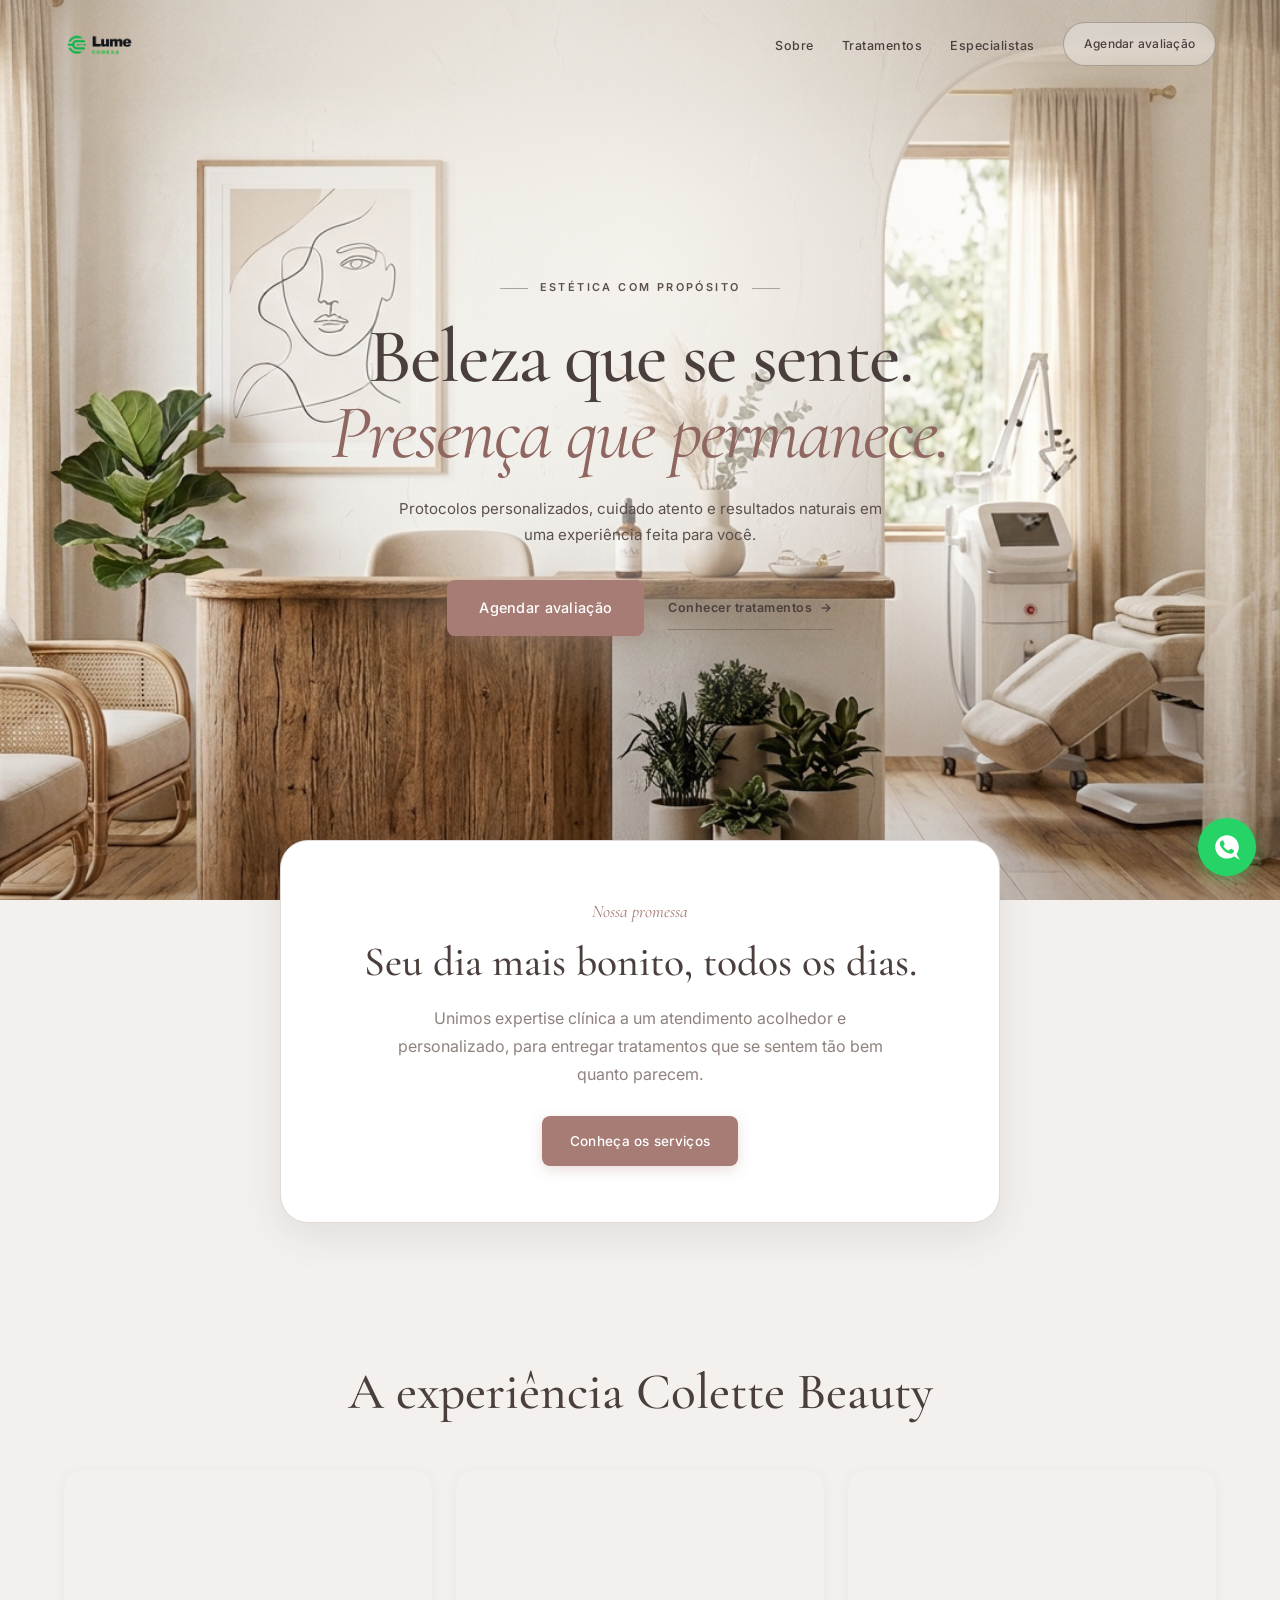
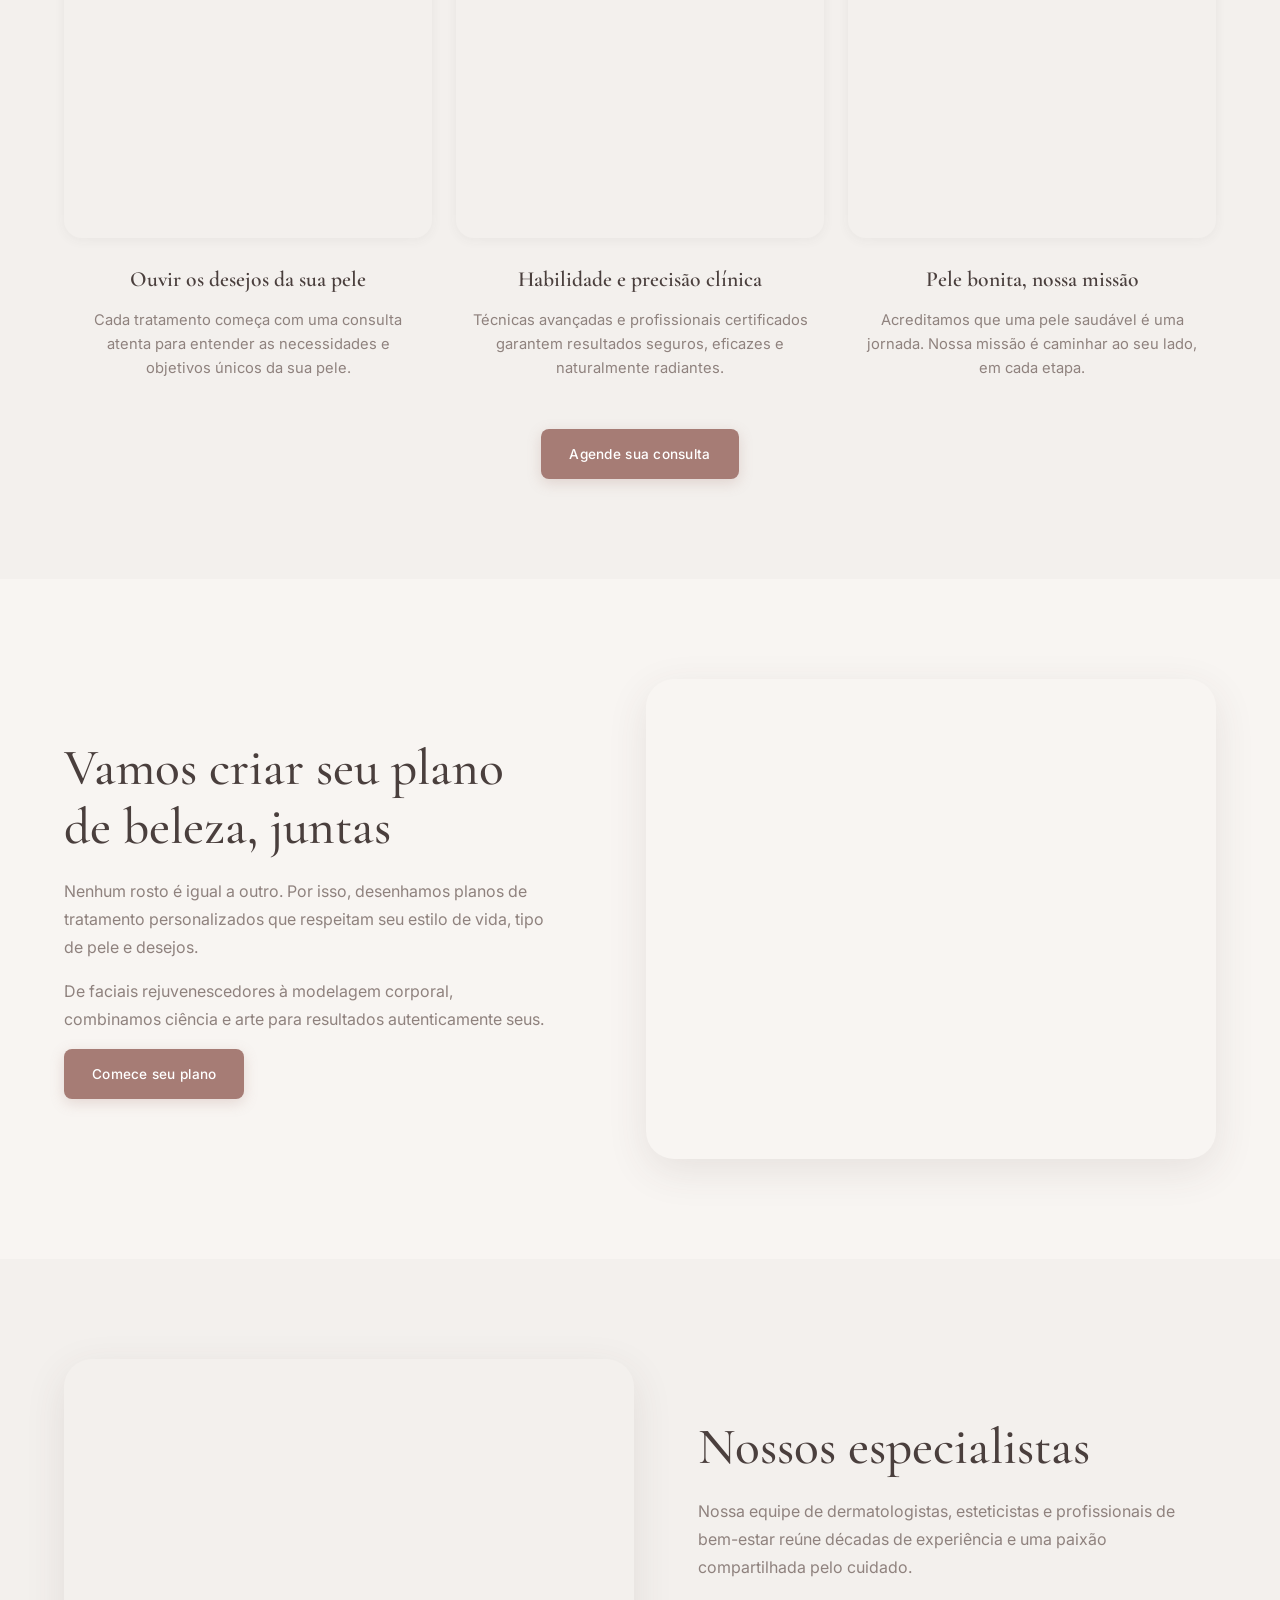
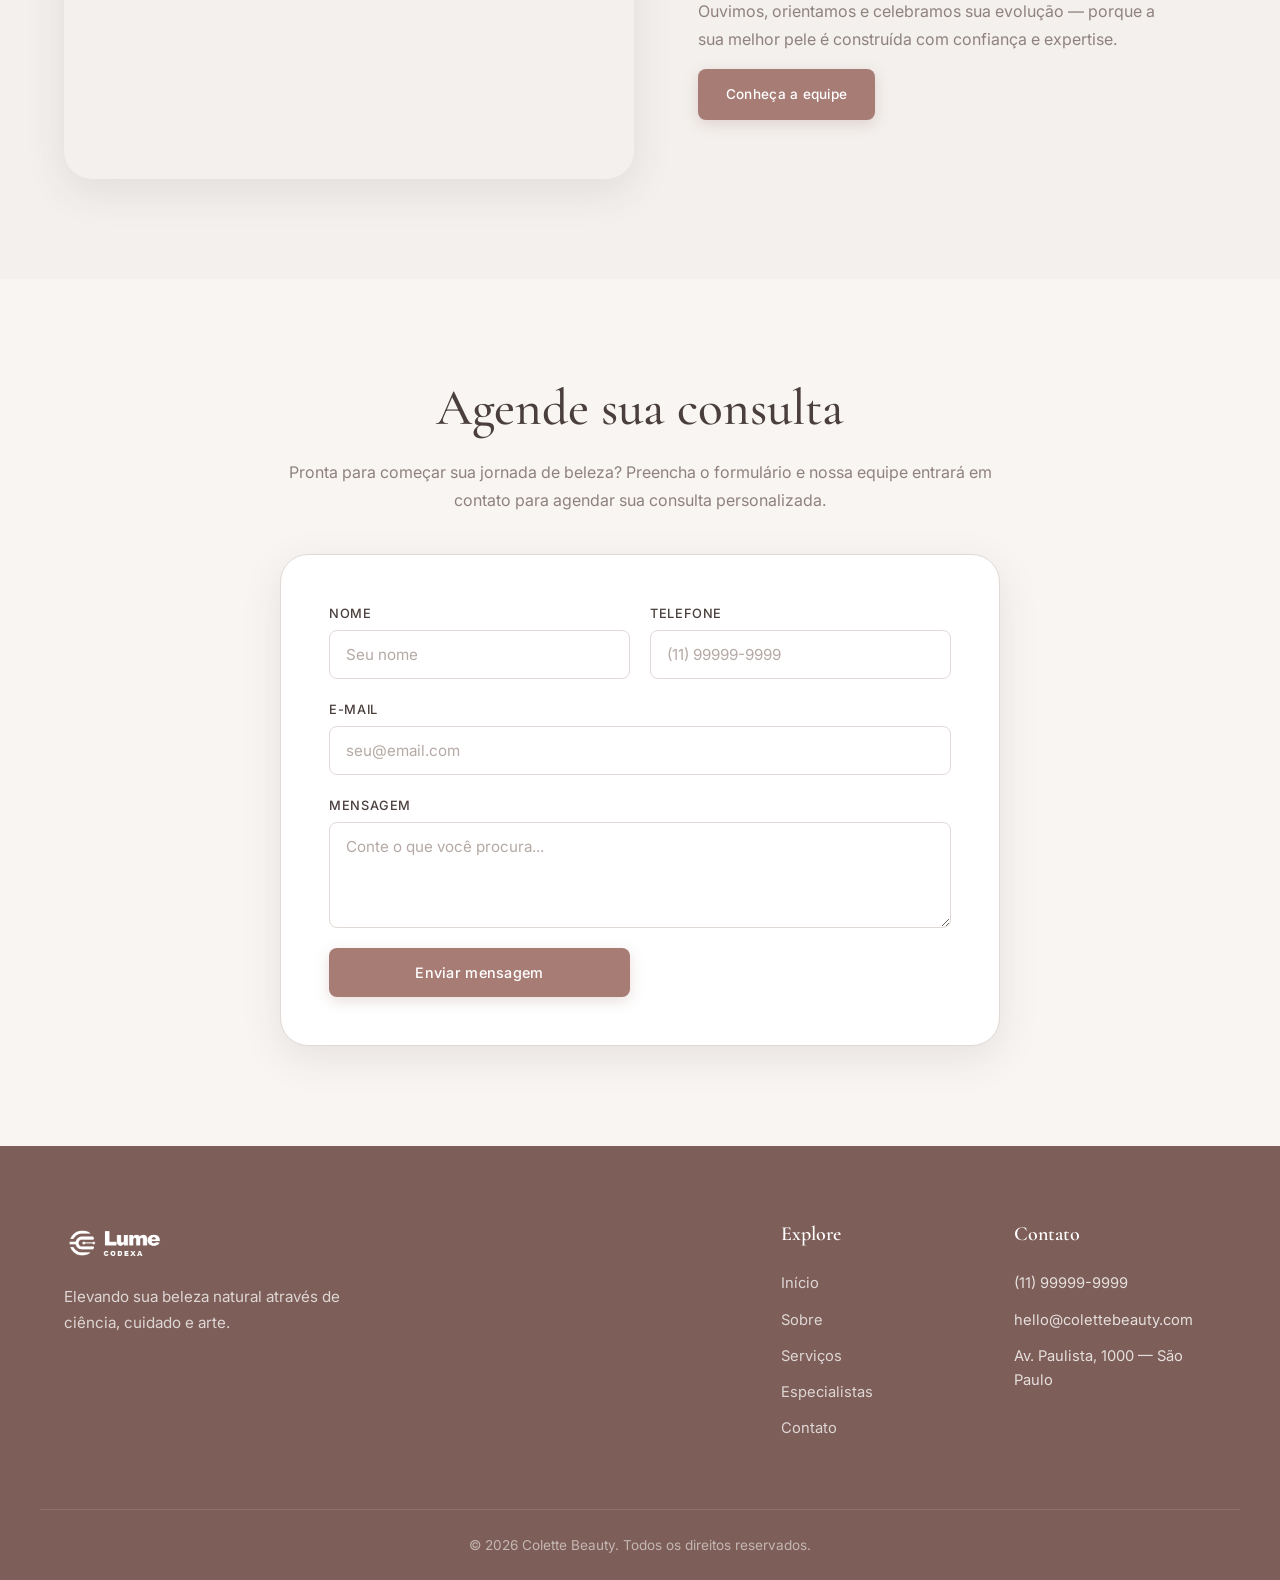
==== template-1/index.html @ 25bdc5de "feat: add Lume template gallery" ====
<!DOCTYPE html>
<html lang="pt-BR">
<head>
    <meta charset="UTF-8">
    <meta name="viewport" content="width=device-width, initial-scale=1.0">
    <title>Colette Beauty | Clínica de Estética</title>
    <meta name="description" content="Clínica de estética premium. Cuidados faciais, corporais e tratamentos personalizados para elevar sua beleza.">
    <link rel="icon" type="image/png" href="../images/logo-lume-mono.png">
    <link rel="preconnect" href="https://fonts.googleapis.com">
    <link rel="preconnect" href="https://fonts.gstatic.com" crossorigin>
    <link href="https://fonts.googleapis.com/css2?family=Cormorant+Garamond:ital,wght@0,400;0,500;0,600;0,700;1,400&family=Inter:wght@300;400;500;600&display=swap" rel="stylesheet">
    <link rel="stylesheet" href="../css/style.css">
</head>
<body>
    <a href="#main-content" class="skip-link">Pular para o conteúdo</a>

    <header class="header" id="header">
        <div class="container header__container">
            <a href="../" class="logo" aria-label="Voltar para a galeria de templates Lume">
                <img src="../images/logo-lume-mono.png" alt="Lume Codexa" class="logo__img">
            </a>

            <nav class="nav" id="nav" aria-label="Navegação principal">
                <ul class="nav__list">
                    <li><a href="#about" class="nav__link">Sobre</a></li>
                    <li><a href="#services" class="nav__link">Tratamentos</a></li>
                    <li><a href="#experts" class="nav__link">Especialistas</a></li>
                </ul>
                <a href="#contact" class="btn nav__cta">Agendar avaliação</a>
            </nav>

            <button class="menu-toggle" id="menuToggle" type="button" aria-label="Abrir menu" aria-expanded="false" aria-controls="nav">
                <span></span>
                <span></span>
                <span></span>
            </button>
        </div>
    </header>

    <main id="main-content">
        <section class="hero" id="home">
            <div class="container hero__container">
                <div class="hero__content">
                    <p class="hero__eyebrow">Estética com propósito</p>
                    <h1 class="hero__title">Beleza que se sente.<br><em>Presença que permanece.</em></h1>
                    <p class="hero__text">Protocolos personalizados, cuidado atento e resultados naturais em uma experiência feita para você.</p>
                    <div class="hero__actions">
                        <a href="#contact" class="btn btn--primary btn--lg">Agendar avaliação</a>
                        <a href="#services" class="hero__link">Conhecer tratamentos <span aria-hidden="true">→</span></a>
                    </div>
                </div>
            </div>
        </section>

        <section class="highlight">
            <div class="container">
                <div class="highlight__box">
                    <p class="highlight__eyebrow">Nossa promessa</p>
                    <h2 class="highlight__title">Seu dia mais bonito, todos os dias.</h2>
                    <p class="highlight__text">Unimos expertise clínica a um atendimento acolhedor e personalizado, para entregar tratamentos que se sentem tão bem quanto parecem.</p>
                    <a href="#services" class="btn btn--primary">Conheça os serviços</a>
                </div>
            </div>
        </section>

        <section class="experience" id="services">
            <div class="container">
                <div class="section__header section__header--center">
                    <h2 class="section__title">A experiência Colette Beauty</h2>
                </div>

                <div class="experience__grid">
                    <article class="experience-card">
                        <div class="experience-card__image" role="img" aria-label="Profissional cuidando de cliente"></div>
                        <h3 class="experience-card__title">Ouvir os desejos da sua pele</h3>
                        <p class="experience-card__text">Cada tratamento começa com uma consulta atenta para entender as necessidades e objetivos únicos da sua pele.</p>
                    </article>

                    <article class="experience-card">
                        <div class="experience-card__image" role="img" aria-label="Tratamento facial de precisão"></div>
                        <h3 class="experience-card__title">Habilidade e precisão clínica</h3>
                        <p class="experience-card__text">Técnicas avançadas e profissionais certificados garantem resultados seguros, eficazes e naturalmente radiantes.</p>
                    </article>

                    <article class="experience-card">
                        <div class="experience-card__image" role="img" aria-label="Rosto de mulher com pele saudável"></div>
                        <h3 class="experience-card__title">Pele bonita, nossa missão</h3>
                        <p class="experience-card__text">Acreditamos que uma pele saudável é uma jornada. Nossa missão é caminhar ao seu lado, em cada etapa.</p>
                    </article>
                </div>

                <div class="experience__cta">
                    <a href="#contact" class="btn btn--primary">Agende sua consulta</a>
                </div>
            </div>
        </section>

        <section class="plan" id="about">
            <div class="container plan__container">
                <div class="plan__content">
                    <h2 class="section__title">Vamos criar seu plano de beleza, juntas</h2>
                    <p class="section__text">Nenhum rosto é igual a outro. Por isso, desenhamos planos de tratamento personalizados que respeitam seu estilo de vida, tipo de pele e desejos.</p>
                    <p class="section__text">De faciais rejuvenescedores à modelagem corporal, combinamos ciência e arte para resultados autenticamente seus.</p>
                    <a href="#contact" class="btn btn--primary">Comece seu plano</a>
                </div>
                <div class="plan__visual">
                    <div class="plan__image" role="img" aria-label="Interior moderno e acolhedor da clínica"></div>
                </div>
            </div>
        </section>

        <section class="experts" id="experts">
            <div class="container experts__container">
                <div class="experts__visual">
                    <div class="experts__image" role="img" aria-label="Equipe de especialistas da Colette Beauty"></div>
                </div>
                <div class="experts__content">
                    <h2 class="section__title">Nossos especialistas</h2>
                    <p class="section__text">Nossa equipe de dermatologistas, esteticistas e profissionais de bem-estar reúne décadas de experiência e uma paixão compartilhada pelo cuidado.</p>
                    <p class="section__text">Ouvimos, orientamos e celebramos sua evolução — porque a sua melhor pele é construída com confiança e expertise.</p>
                    <a href="#contact" class="btn btn--primary">Conheça a equipe</a>
                </div>
            </div>
        </section>

        <section class="contact" id="contact">
            <div class="container">
                <div class="contact__box">
                    <div class="contact__intro">
                        <h2 class="section__title">Agende sua consulta</h2>
                        <p class="section__text">Pronta para começar sua jornada de beleza? Preencha o formulário e nossa equipe entrará em contato para agendar sua consulta personalizada.</p>
                    </div>
                    <form class="contact__form" id="contatoForm" novalidate>
                        <div class="form__group">
                            <label for="nome">Nome</label>
                            <input type="text" id="nome" name="nome" placeholder="Seu nome" required>
                            <span class="form__error" id="nomeError">Por favor, informe seu nome.</span>
                        </div>
                        <div class="form__group">
                            <label for="telefone">Telefone</label>
                            <input type="tel" id="telefone" name="telefone" placeholder="(11) 99999-9999" required>
                            <span class="form__error" id="telefoneError">Por favor, informe um telefone válido.</span>
                        </div>
                        <div class="form__group form__group--full">
                            <label for="email">E-mail</label>
                            <input type="email" id="email" name="email" placeholder="seu@email.com" required>
                            <span class="form__error" id="emailError">Por favor, informe um e-mail válido.</span>
                        </div>
                        <div class="form__group form__group--full">
                            <label for="mensagem">Mensagem</label>
                            <textarea id="mensagem" name="mensagem" rows="4" placeholder="Conte o que você procura..."></textarea>
                        </div>
                        <button type="submit" class="btn btn--primary btn--lg btn--full">Enviar mensagem</button>
                        <p class="form__success" id="formSuccess">Mensagem enviada com sucesso! Entraremos em contato em breve.</p>
                    </form>
                </div>
            </div>
        </section>
    </main>

    <footer class="footer">
        <div class="container footer__container">
            <div class="footer__brand">
                <a href="#" class="logo logo--light">
                    <img src="../images/logo-lume-mono.png" alt="Lume Codexa" class="logo__img">
                </a>
                <p>Elevando sua beleza natural através de ciência, cuidado e arte.</p>
            </div>
            <div class="footer__links">
                <div class="footer__col">
                    <h4>Explore</h4>
                    <ul>
                        <li><a href="#home">Início</a></li>
                        <li><a href="#about">Sobre</a></li>
                        <li><a href="#services">Serviços</a></li>
                        <li><a href="#experts">Especialistas</a></li>
                        <li><a href="#contact">Contato</a></li>
                    </ul>
                </div>
                <div class="footer__col">
                    <h4>Contato</h4>
                    <ul>
                        <li>(11) 99999-9999</li>
                        <li>hello@colettebeauty.com</li>
                        <li>Av. Paulista, 1000 — São Paulo</li>
                    </ul>
                </div>
            </div>
        </div>
        <div class="footer__bottom">
            <div class="container">
                <p>&copy; 2026 Colette Beauty. Todos os direitos reservados.</p>
            </div>
        </div>
    </footer>

    <a href="https://wa.me/5511999999999?text=Ol%C3%A1%21%20Gostaria%20de%20agendar%20uma%20avalia%C3%A7%C3%A3o%20na%20Colette%20Beauty." class="whatsapp" target="_blank" rel="noopener" aria-label="Fale conosco pelo WhatsApp">
        <svg width="28" height="28" viewBox="0 0 24 24" fill="currentColor"><path d="M17.5 14.472c-.302-.15-1.78-.878-2.054-.979-.274-.1-.474-.15-.675.15-.2.3-.78.979-.956 1.18-.176.2-.352.225-.653.075-.302-.15-1.273-.468-2.425-1.493-.896-.796-1.502-1.78-1.678-2.08-.176-.3-.019-.462.132-.612.136-.136.301-.35.451-.525.15-.175.2-.3.3-.5.1-.2.05-.375-.025-.525-.075-.15-.675-1.627-.925-2.227-.244-.587-.49-.507-.675-.517l-.575-.01c-.2 0-.525.075-.8.375-.274.3-1.05 1.025-1.05 2.5s1.075 2.9 1.225 3.1c.15.2 2.113 3.225 5.123 4.522 3.009 1.297 3.009.866 3.547.812.538-.055 1.78-.725 2.029-1.425.25-.7.25-1.3.175-1.425-.075-.125-.276-.2-.578-.35zM12 1.85c5.606 0 10.15 4.544 10.15 10.15 0 2.282-.756 4.39-2.033 6.088L23 23l-4.855-2.858A10.09 10.09 0 0 1 12 21.85 10.15 10.15 0 0 1 1.85 12C1.85 6.394 6.394 1.85 12 1.85z"/></svg>
    </a>

    <script src="../js/main.js"></script>
</body>
</html>
---- css/style.css ----
/* ==========================================
   Colette Beauty - Landing Page
   Layout inspirado na referência enviada
   ========================================== */

:root {
    --color-primary: #a67c75;
    --color-primary-dark: #8f6660;
    --color-primary-light: #d8c4c1;
    --color-bg: #f3f0ed;
    --color-hero: #d9d6d2;
    --color-dark: #4a3f3d;
    --color-dark-soft: #5c504d;
    --color-text: #6b5f5c;
    --color-text-light: #8f827e;
    --color-white: #ffffff;
    --color-cream: #f8f5f2;
    --color-border: #e0d9d5;
    --color-footer: #7d5e58;
    --shadow-sm: 0 2px 12px rgba(74, 63, 61, 0.06);
    --shadow-md: 0 12px 40px rgba(74, 63, 61, 0.1);
    --radius-sm: 8px;
    --radius-md: 18px;
    --radius-lg: 28px;
    --radius-full: 999px;
    --transition: 0.3s ease;
    --font-title: 'Cormorant Garamond', Georgia, serif;
    --font-body: 'Inter', -apple-system, BlinkMacSystemFont, 'Segoe UI', sans-serif;
}

* {
    margin: 0;
    padding: 0;
    box-sizing: border-box;
}

html {
    scroll-behavior: smooth;
    scroll-padding-top: 90px;
}

body {
    font-family: var(--font-body);
    font-size: 16px;
    line-height: 1.65;
    color: var(--color-text);
    background-color: var(--color-bg);
    -webkit-font-smoothing: antialiased;
}

a {
    color: inherit;
    text-decoration: none;
}

a:focus-visible,
button:focus-visible {
    outline: 2px solid var(--color-dark);
    outline-offset: 4px;
}

.skip-link {
    position: fixed;
    top: 12px;
    left: 12px;
    z-index: 200;
    padding: 10px 16px;
    color: var(--color-white);
    background: var(--color-dark);
    border-radius: var(--radius-full);
    transform: translateY(-160%);
    transition: transform var(--transition);
}

.skip-link:focus {
    transform: translateY(0);
}

ul {
    list-style: none;
}

img {
    max-width: 100%;
    display: block;
}

.container {
    width: 100%;
    max-width: 1200px;
    margin: 0 auto;
    padding: 0 24px;
}

.section__title {
    font-family: var(--font-title);
    font-size: clamp(2.2rem, 5vw, 3.2rem);
    font-weight: 500;
    line-height: 1.15;
    color: var(--color-dark);
    margin-bottom: 20px;
}

.section__text {
    color: var(--color-text-light);
    line-height: 1.75;
    margin-bottom: 16px;
}

.section__header {
    margin-bottom: 48px;
    text-align: center;
}

/* ==========================================
   Buttons
   ========================================== */

.btn {
    display: inline-flex;
    align-items: center;
    justify-content: center;
    gap: 8px;
    font-family: var(--font-body);
    font-size: 0.85rem;
    font-weight: 500;
    letter-spacing: 0.02em;
    padding: 14px 28px;
    border-radius: var(--radius-sm);
    border: none;
    cursor: pointer;
    transition: all var(--transition);
    white-space: nowrap;
}

.btn--primary {
    background-color: var(--color-primary);
    color: var(--color-white);
    box-shadow: 0 4px 14px rgba(166, 124, 117, 0.25);
}

.btn--primary:hover {
    background-color: var(--color-primary-dark);
    transform: translateY(-2px);
    box-shadow: 0 6px 18px rgba(166, 124, 117, 0.35);
}

.btn--outline {
    background-color: transparent;
    color: var(--color-dark);
    border: 1.5px solid var(--color-border);
}

.btn--outline:hover {
    border-color: var(--color-primary);
    color: var(--color-primary);
    background-color: var(--color-cream);
}

.btn--lg {
    padding: 16px 32px;
    font-size: 0.9rem;
}

.btn--full {
    width: 100%;
}

/* ==========================================
   Header
   ========================================== */

.header {
    position: fixed;
    top: 0;
    left: 0;
    width: 100%;
    z-index: 100;
    background-color: transparent;
    border-bottom: 1px solid transparent;
    transition: background-color var(--transition), border-color var(--transition), box-shadow var(--transition), backdrop-filter var(--transition);
}

.header--scrolled {
    background-color: rgba(248, 245, 242, 0.88);
    backdrop-filter: blur(16px);
    border-bottom-color: rgba(74, 63, 61, 0.1);
    box-shadow: var(--shadow-sm);
}

.header__container {
    display: flex;
    align-items: center;
    justify-content: space-between;
    height: 88px;
}

.logo {
    display: flex;
    align-items: center;
    gap: 10px;
    color: var(--color-dark);
}

.logo__img {
    height: 34px;
    width: auto;
    display: block;
}

.logo--light {
    color: var(--color-white);
}

.nav {
    display: flex;
    align-items: center;
    gap: 28px;
}

.nav__list {
    display: flex;
    gap: 28px;
}

.nav__link {
    font-size: 0.78rem;
    font-weight: 500;
    letter-spacing: 0.04em;
    color: var(--color-dark);
    position: relative;
    padding: 4px 0;
    transition: color var(--transition);
}

.nav__link::after {
    content: '';
    position: absolute;
    bottom: -2px;
    left: 0;
    width: 0;
    height: 1.5px;
    background-color: var(--color-primary);
    transition: width var(--transition);
    border-radius: 2px;
}

.nav__link:hover {
    color: var(--color-primary);
}

.nav__link:hover::after {
    width: 100%;
}

.nav__cta {
    padding: 11px 20px;
    font-size: 0.75rem;
    color: var(--color-dark);
    background: rgba(248, 245, 242, 0.4);
    border: 1px solid rgba(74, 63, 61, 0.35);
    border-radius: var(--radius-full);
    backdrop-filter: blur(8px);
}

.nav__cta:hover {
    color: var(--color-white);
    background: var(--color-dark);
    border-color: var(--color-dark);
}

.menu-toggle {
    display: none;
    flex-direction: column;
    gap: 5px;
    background: transparent;
    border: none;
    cursor: pointer;
    padding: 8px;
    z-index: 110;
}

.menu-toggle span {
    display: block;
    width: 26px;
    height: 2px;
    background-color: var(--color-dark);
    border-radius: 2px;
    transition: all var(--transition);
}

.menu-toggle.active span:nth-child(1) {
    transform: rotate(45deg) translate(5px, 5px);
}

.menu-toggle.active span:nth-child(2) {
    opacity: 0;
}

.menu-toggle.active span:nth-child(3) {
    transform: rotate(-45deg) translate(5px, -5px);
}

/* ==========================================
   Hero
   ========================================== */

.hero {
    position: relative;
    isolation: isolate;
    min-height: 100svh;
    padding: 132px 0 72px;
    background-color: var(--color-hero);
    background-image: url('../images/hero-lume-template-editorial.png');
    background-repeat: no-repeat;
    background-size: cover;
    background-position: center;
    overflow: hidden;
    display: flex;
    align-items: center;
}

.hero::before {
    content: '';
    position: absolute;
    inset: 0;
    z-index: -1;
    background:
        radial-gradient(circle at 50% 30%, rgba(248, 245, 240, 0.88) 0%, rgba(248, 245, 240, 0.55) 25%, rgba(248, 245, 240, 0) 51%),
        linear-gradient(180deg, rgba(248, 245, 240, 0.22) 0%, rgba(248, 245, 240, 0) 58%, rgba(50, 39, 31, 0.16) 100%);
}

.hero__container {
    display: flex;
    align-items: flex-start;
    justify-content: center;
    position: relative;
    z-index: 1;
}

.hero__content {
    width: min(100%, 700px);
    margin-top: clamp(-72px, -6vh, -28px);
    text-align: center;
}

.hero__eyebrow {
    display: inline-flex;
    align-items: center;
    gap: 12px;
    font-size: 0.68rem;
    font-weight: 600;
    letter-spacing: 0.22em;
    text-transform: uppercase;
    color: var(--color-dark-soft);
    margin-bottom: 22px;
}

.hero__eyebrow::before,
.hero__eyebrow::after {
    content: '';
    width: 28px;
    height: 1px;
    background: rgba(74, 63, 61, 0.42);
}

.hero__title {
    font-family: var(--font-title);
    font-size: clamp(3.4rem, 6vw, 5.25rem);
    font-weight: 500;
    line-height: 0.98;
    letter-spacing: -0.025em;
    color: var(--color-dark);
    margin-bottom: 26px;
    text-wrap: balance;
}

.hero__title em {
    font-weight: 400;
    color: var(--color-primary-dark);
}

.hero__text {
    max-width: 500px;
    margin: 0 auto 32px;
    font-size: 0.94rem;
    color: var(--color-dark-soft);
    line-height: 1.75;
}

.hero__actions {
    display: flex;
    flex-wrap: wrap;
    justify-content: center;
    align-items: center;
    gap: 24px;
}

.hero__link {
    display: inline-flex;
    align-items: center;
    gap: 8px;
    min-height: 44px;
    font-size: 0.78rem;
    font-weight: 600;
    letter-spacing: 0.04em;
    color: var(--color-dark);
    border-bottom: 1px solid rgba(74, 63, 61, 0.35);
    transition: gap var(--transition), border-color var(--transition);
}

.hero__link:hover {
    gap: 12px;
    border-color: var(--color-dark);
}

/* ==========================================
   Highlight Box
   ========================================== */

.highlight {
    padding: 80px 0;
    background-color: var(--color-bg);
    position: relative;
    z-index: 2;
}

.highlight__box {
    max-width: 720px;
    margin: -140px auto 0;
    padding: 56px 64px;
    background-color: var(--color-white);
    border-radius: var(--radius-lg);
    box-shadow: var(--shadow-md);
    text-align: center;
    border: 1px solid var(--color-border);
}

.highlight__eyebrow {
    font-family: var(--font-title);
    font-size: 1.1rem;
    font-style: italic;
    color: var(--color-primary);
    margin-bottom: 12px;
}

.highlight__title {
    font-family: var(--font-title);
    font-size: clamp(1.8rem, 4vw, 2.6rem);
    font-weight: 500;
    color: var(--color-dark);
    line-height: 1.2;
    margin-bottom: 16px;
}

.highlight__text {
    color: var(--color-text-light);
    line-height: 1.75;
    margin-bottom: 28px;
    max-width: 520px;
    margin-left: auto;
    margin-right: auto;
}

/* ==========================================
   Experience
   ========================================== */

.experience {
    padding: 60px 0 100px;
    background-color: var(--color-bg);
}

.experience__grid {
    display: grid;
    grid-template-columns: repeat(3, 1fr);
    gap: 24px;
    margin-bottom: 48px;
}

.experience-card {
    text-align: center;
}

.experience-card__image {
    width: 100%;
    aspect-ratio: 1 / 1;
    border-radius: var(--radius-md);
    background-size: cover;
    background-position: center;
    margin-bottom: 24px;
    box-shadow: var(--shadow-sm);
}

.experience-card:nth-child(1) .experience-card__image {
    background-image: url('https://images.unsplash.com/photo-1570172619644-dfd03ed5d881?auto=format&fit=crop&w=600&q=80');
}

.experience-card:nth-child(2) .experience-card__image {
    background-image: url('https://images.unsplash.com/photo-1512290923902-8a9f81dc236c?auto=format&fit=crop&w=600&q=80');
}

.experience-card:nth-child(3) .experience-card__image {
    background-image: url('https://images.unsplash.com/photo-1596755389378-c31d21fd1273?auto=format&fit=crop&w=600&q=80');
}

.experience-card__title {
    font-family: var(--font-title);
    font-size: 1.35rem;
    font-weight: 600;
    color: var(--color-dark);
    margin-bottom: 10px;
}

.experience-card__text {
    font-size: 0.92rem;
    color: var(--color-text-light);
    line-height: 1.65;
    padding: 0 12px;
}

.experience__cta {
    text-align: center;
}

/* ==========================================
   Plan
   ========================================== */

.plan {
    padding: 100px 0;
    background-color: var(--color-cream);
}

.plan__container {
    display: grid;
    grid-template-columns: 1fr 1.1fr;
    gap: 64px;
    align-items: center;
}

.plan__content {
    max-width: 480px;
}

.plan__visual {
    position: relative;
}

.plan__image {
    width: 100%;
    height: 480px;
    border-radius: var(--radius-lg);
    background-image: url('https://images.unsplash.com/photo-1600334129128-685c2585bace?auto=format&fit=crop&w=900&q=80');
    background-size: cover;
    background-position: center;
    box-shadow: var(--shadow-md);
}

/* ==========================================
   Experts
   ========================================== */

.experts {
    padding: 100px 0;
    background-color: var(--color-bg);
}

.experts__container {
    display: grid;
    grid-template-columns: 1.1fr 1fr;
    gap: 64px;
    align-items: center;
}

.experts__visual {
    position: relative;
}

.experts__image {
    width: 100%;
    height: 420px;
    border-radius: var(--radius-lg);
    background-image: url('https://images.unsplash.com/photo-1559839734-2b71ea197ec2?auto=format&fit=crop&w=900&q=80');
    background-size: cover;
    background-position: center;
    box-shadow: var(--shadow-md);
}

.experts__content {
    max-width: 480px;
}

/* ==========================================
   Contact
   ========================================== */

.contact {
    padding: 100px 0;
    background-color: var(--color-cream);
}

.contact__box {
    max-width: 720px;
    margin: 0 auto;
    text-align: center;
}

.contact__intro {
    margin-bottom: 40px;
}

.contact__form {
    background-color: var(--color-white);
    padding: 48px;
    border-radius: var(--radius-lg);
    box-shadow: var(--shadow-md);
    border: 1px solid var(--color-border);
    display: grid;
    grid-template-columns: 1fr 1fr;
    gap: 20px;
    text-align: left;
}

.form__group {
    display: flex;
    flex-direction: column;
    gap: 6px;
}

.form__group--full {
    grid-column: 1 / -1;
}

.form__group label {
    font-size: 0.8rem;
    font-weight: 500;
    color: var(--color-dark);
    text-transform: uppercase;
    letter-spacing: 0.05em;
}

.form__group input,
.form__group select,
.form__group textarea {
    width: 100%;
    padding: 14px 16px;
    border: 1.5px solid var(--color-border);
    border-radius: var(--radius-sm);
    font-family: var(--font-body);
    font-size: 0.95rem;
    color: var(--color-dark);
    background-color: var(--color-white);
    transition: border-color var(--transition), box-shadow var(--transition);
}

.form__group input:focus,
.form__group select:focus,
.form__group textarea:focus {
    outline: none;
    border-color: var(--color-primary);
    box-shadow: 0 0 0 4px rgba(166, 124, 117, 0.12);
}

.form__group input::placeholder,
.form__group textarea::placeholder {
    color: #b5a9a5;
}

.form__error {
    font-size: 0.78rem;
    color: #b85c5c;
    display: none;
}

.form__group.error input,
.form__group.error select,
.form__group.error textarea {
    border-color: #b85c5c;
}

.form__group.error .form__error {
    display: block;
}

.form__success {
    grid-column: 1 / -1;
    padding: 16px;
    background-color: rgba(166, 124, 117, 0.1);
    color: var(--color-primary-dark);
    border-radius: var(--radius-sm);
    font-size: 0.95rem;
    text-align: center;
    display: none;
}

.form__success.visible {
    display: block;
    animation: fadeIn 0.4s ease;
}

/* ==========================================
   Footer
   ========================================== */

.footer {
    background-color: var(--color-footer);
    color: rgba(255, 255, 255, 0.8);
    padding-top: 72px;
}

.footer__container {
    display: grid;
    grid-template-columns: 1.5fr 1fr;
    gap: 64px;
    padding-bottom: 56px;
    border-bottom: 1px solid rgba(255, 255, 255, 0.12);
}

.footer__brand .logo__img {
    height: 48px;
    filter: brightness(0) invert(1);
}

.footer__brand p {
    max-width: 320px;
    margin-top: 18px;
    font-size: 0.95rem;
    line-height: 1.7;
    color: rgba(255, 255, 255, 0.75);
}

.footer__links {
    display: grid;
    grid-template-columns: 1fr 1fr;
    gap: 32px;
}

.footer__col h4 {
    color: var(--color-white);
    font-family: var(--font-title);
    font-size: 1.25rem;
    margin-bottom: 20px;
    font-weight: 600;
}

.footer__col li {
    margin-bottom: 12px;
    font-size: 0.92rem;
}

.footer__col a {
    color: rgba(255, 255, 255, 0.75);
    transition: color var(--transition);
}

.footer__col a:hover {
    color: var(--color-white);
}

.footer__bottom {
    padding: 24px 0;
    text-align: center;
    font-size: 0.85rem;
    color: rgba(255, 255, 255, 0.55);
}

/* ==========================================
   WhatsApp Float
   ========================================== */

.whatsapp {
    position: fixed;
    bottom: 24px;
    right: 24px;
    z-index: 90;
    display: flex;
    align-items: center;
    justify-content: center;
    width: 58px;
    height: 58px;
    background-color: #25d366;
    color: var(--color-white);
    border-radius: 50%;
    box-shadow: 0 4px 14px rgba(37, 211, 102, 0.35);
    transition: transform var(--transition), box-shadow var(--transition);
}

.whatsapp:hover {
    transform: scale(1.06) translateY(-2px);
    box-shadow: 0 6px 20px rgba(37, 211, 102, 0.45);
}

/* ==========================================
   Utilities
   ========================================== */

@keyframes fadeIn {
    from { opacity: 0; transform: translateY(-10px); }
    to { opacity: 1; transform: translateY(0); }
}

/* ==========================================
   Responsive
   ========================================== */

@media (max-width: 1024px) {
    .plan__container,
    .experts__container {
        grid-template-columns: 1fr;
        gap: 48px;
    }

    .hero__content {
        margin-top: -24px;
    }

    .experience__grid {
        grid-template-columns: repeat(2, 1fr);
    }

    .plan__image,
    .experts__image {
        max-width: 640px;
        margin: 0 auto;
    }

    .plan__content,
    .experts__content {
        max-width: 560px;
        margin: 0 auto;
        text-align: center;
    }
}

@media (max-width: 768px) {
    .header__container {
        height: 72px;
    }

    .logo__img {
        height: 30px;
    }

    .nav {
        position: fixed;
        top: 0;
        right: -100%;
        width: 100%;
        max-width: 340px;
        height: 100vh;
        background-color: rgba(248, 245, 242, 0.98);
        flex-direction: column;
        align-items: flex-start;
        padding: 96px 32px 32px;
        gap: 24px;
        box-shadow: var(--shadow-md);
        transition: right var(--transition);
    }

    .nav.active {
        right: 0;
    }

    .nav__list {
        width: 100%;
        flex-direction: column;
        gap: 4px;
    }

    .nav__link {
        display: flex;
        align-items: center;
        min-height: 48px;
        font-family: var(--font-title);
        font-size: 1.55rem;
        font-weight: 500;
        letter-spacing: 0;
    }

    .nav__cta {
        display: inline-flex;
        min-height: 46px;
        margin-top: 12px;
        background: var(--color-dark);
        color: var(--color-white);
        border-color: var(--color-dark);
    }

    .menu-toggle {
        display: flex;
    }

    .hero {
        min-height: 100svh;
        padding: 118px 0 72px;
        align-items: flex-start;
        background-position: 49% center;
    }

    .hero::before {
        background:
            linear-gradient(180deg, rgba(248, 245, 240, 0.86) 0%, rgba(248, 245, 240, 0.58) 42%, rgba(248, 245, 240, 0.12) 72%, rgba(50, 39, 31, 0.18) 100%);
    }

    .hero__content {
        margin-top: 0;
    }

    .hero__title {
        font-size: clamp(3rem, 13vw, 4.25rem);
        line-height: 0.94;
    }

    .hero__text {
        max-width: 420px;
        font-size: 0.9rem;
    }

    .highlight {
        padding: 60px 0;
    }

    .highlight__box {
        margin-top: -80px;
        padding: 40px 28px;
    }

    .experience__grid {
        grid-template-columns: 1fr;
    }

    .experience-card__image {
        max-width: 320px;
        margin: 0 auto 24px;
    }

    .plan,
    .experts,
    .contact {
        padding: 72px 0;
    }

    .plan__image,
    .experts__image {
        height: 360px;
    }

    .contact__form {
        grid-template-columns: 1fr;
        padding: 32px;
    }

    .footer__container {
        grid-template-columns: 1fr;
        gap: 40px;
    }

    .footer__links {
        gap: 24px;
    }
}

@media (max-width: 480px) {
    .container {
        padding: 0 16px;
    }

    .hero__title {
        font-size: clamp(2.75rem, 14vw, 3.5rem);
    }

    .hero__eyebrow {
        margin-bottom: 18px;
    }

    .hero__actions {
        flex-direction: column;
        gap: 12px;
    }

    .hero__actions .btn,
    .hero__link {
        width: min(100%, 280px);
    }

    .hero__link {
        justify-content: center;
        min-height: 48px;
        background: rgba(248, 245, 242, 0.76);
        border: 1px solid rgba(74, 63, 61, 0.18);
        border-radius: var(--radius-full);
        backdrop-filter: blur(8px);
    }

    .section__title {
        font-size: 1.85rem;
    }

    .highlight__box {
        padding: 32px 22px;
    }
}

@media (prefers-reduced-motion: reduce) {
    *,
    *::before,
    *::after {
        scroll-behavior: auto !important;
        animation-duration: 0.01ms !important;
        animation-iteration-count: 1 !important;
        transition-duration: 0.01ms !important;
    }
}
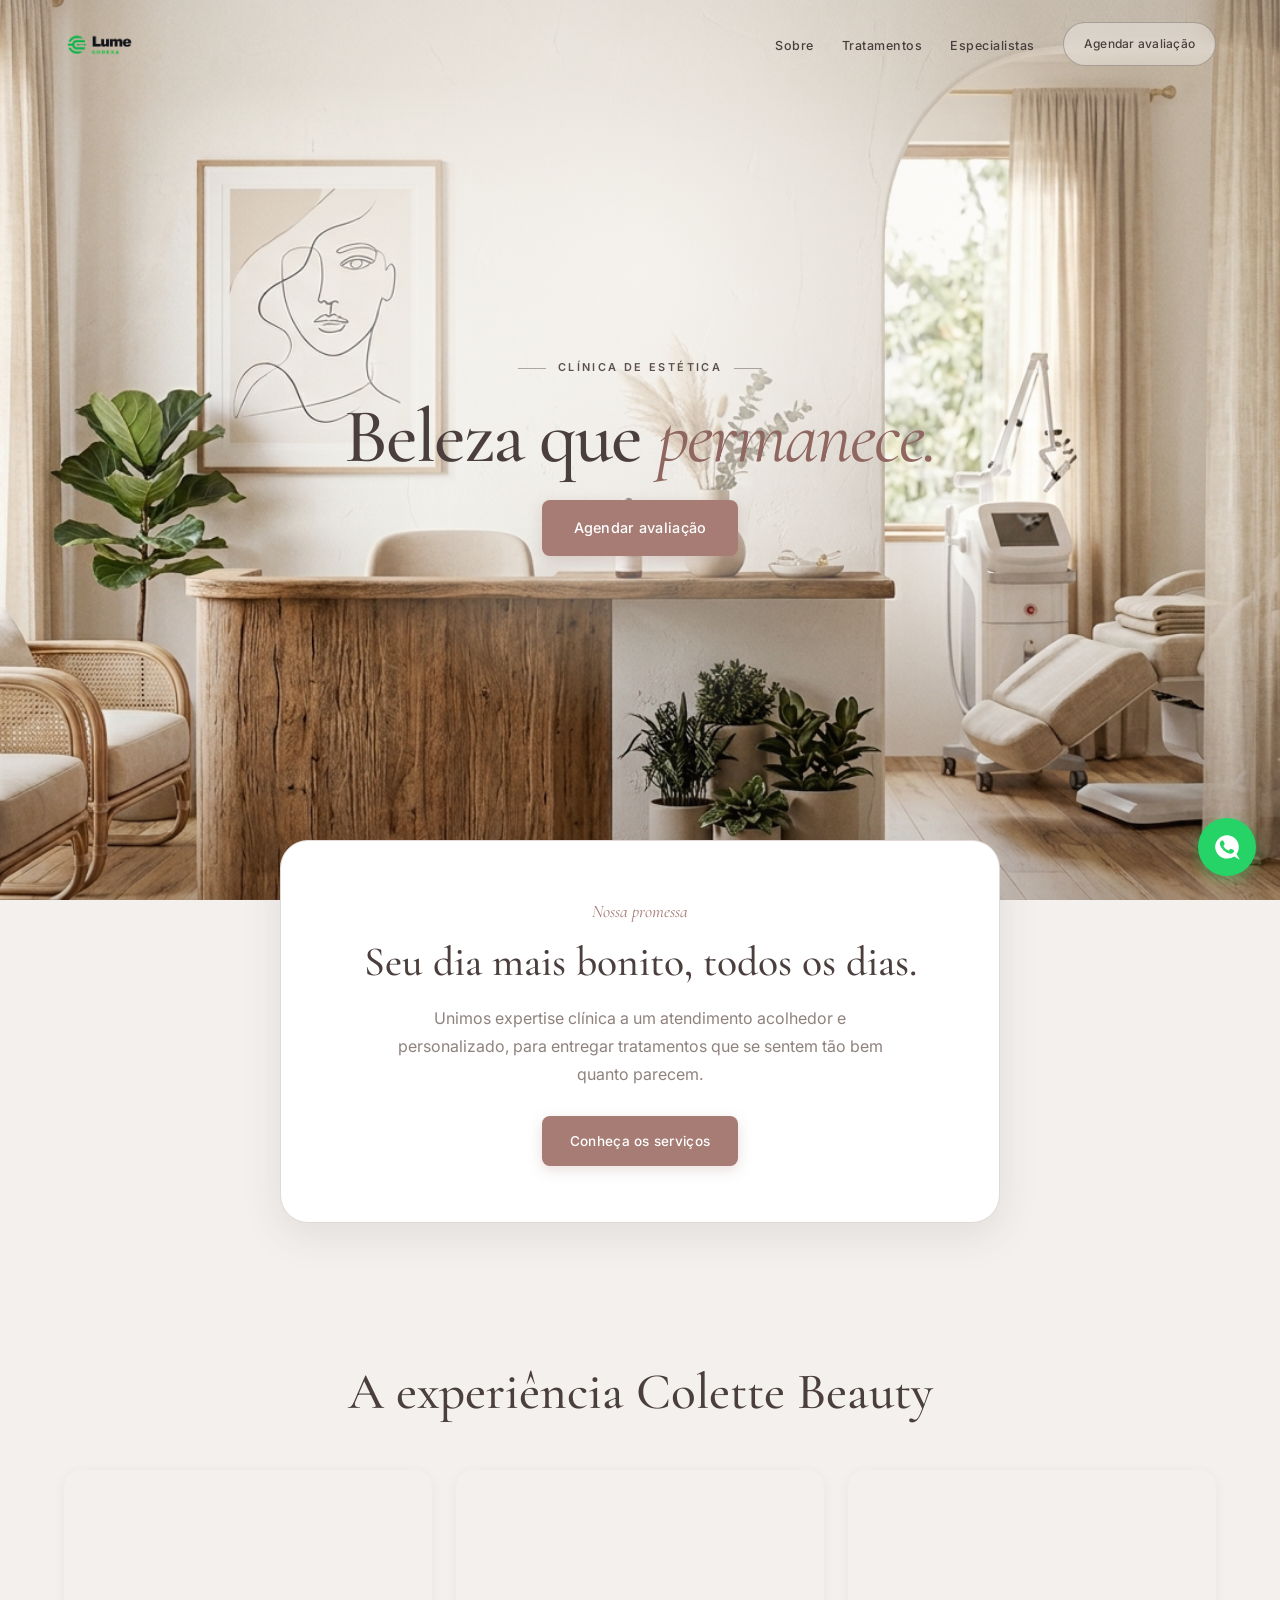
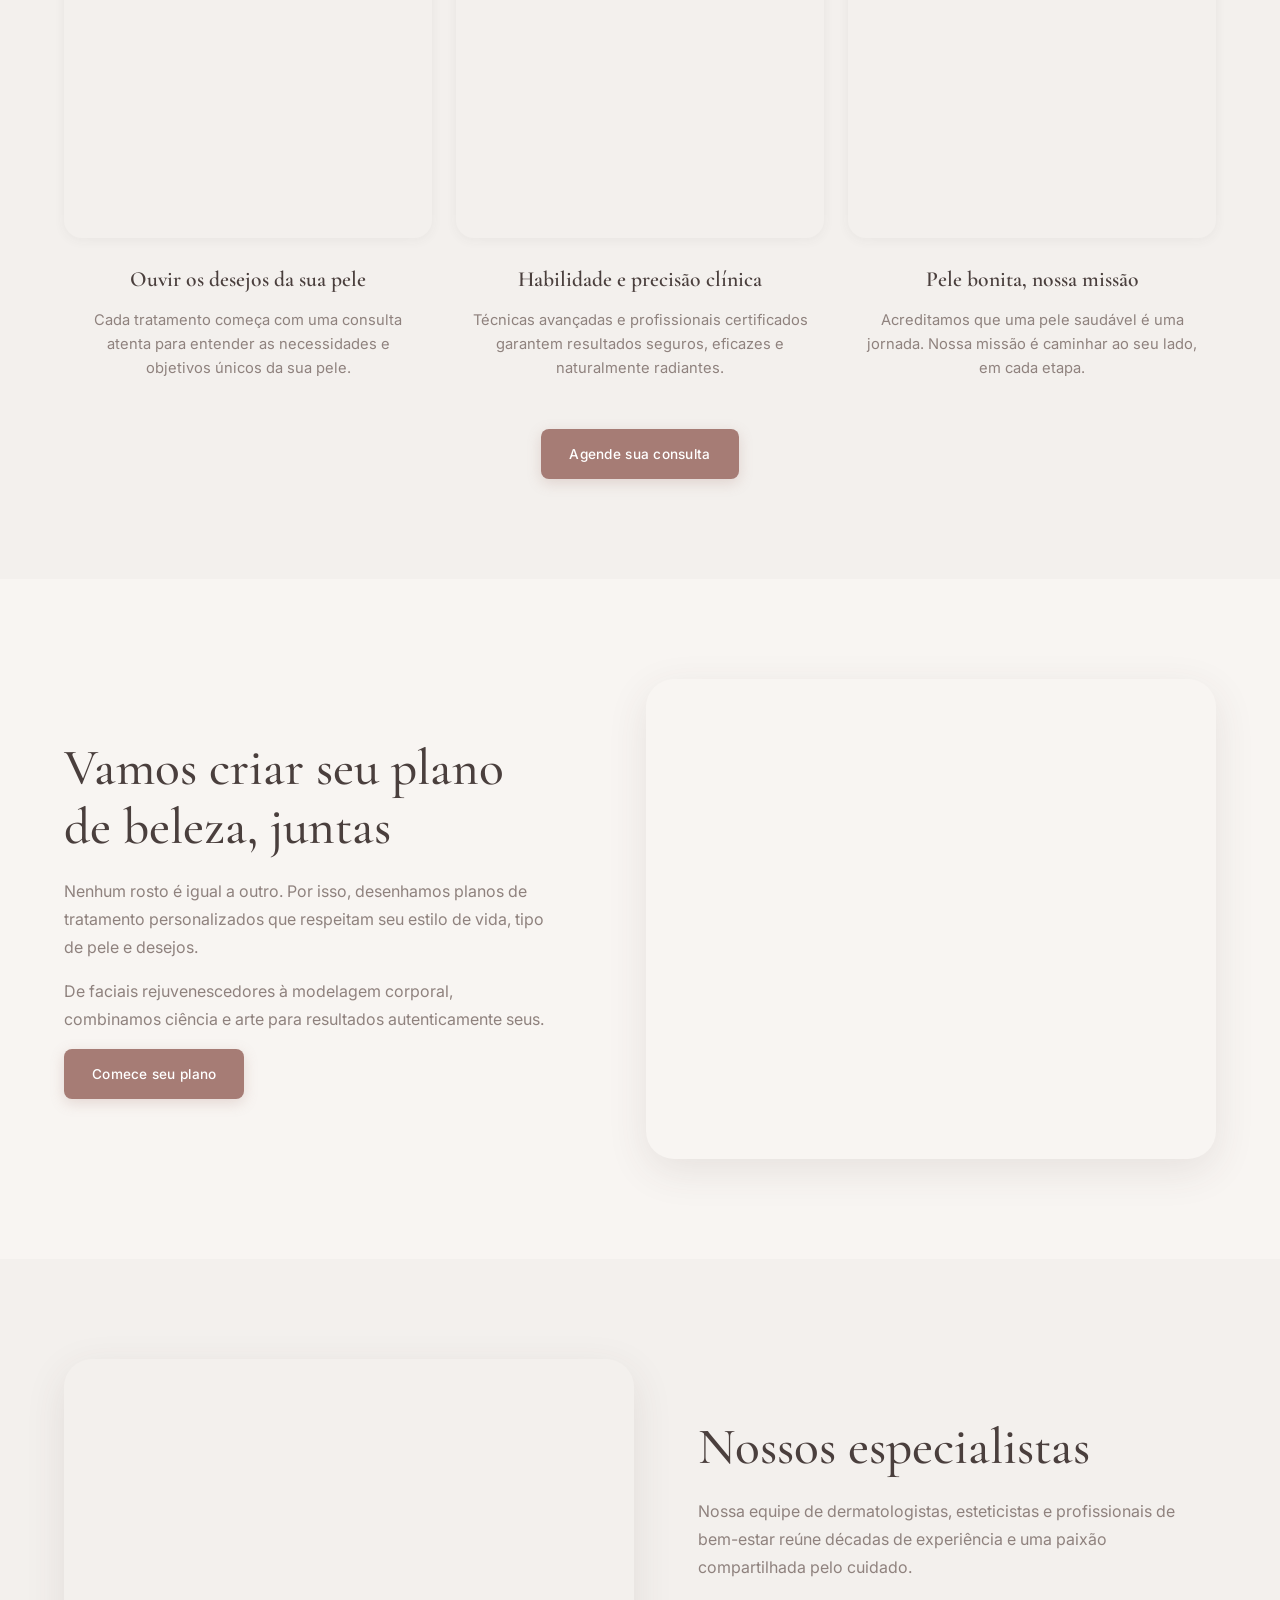
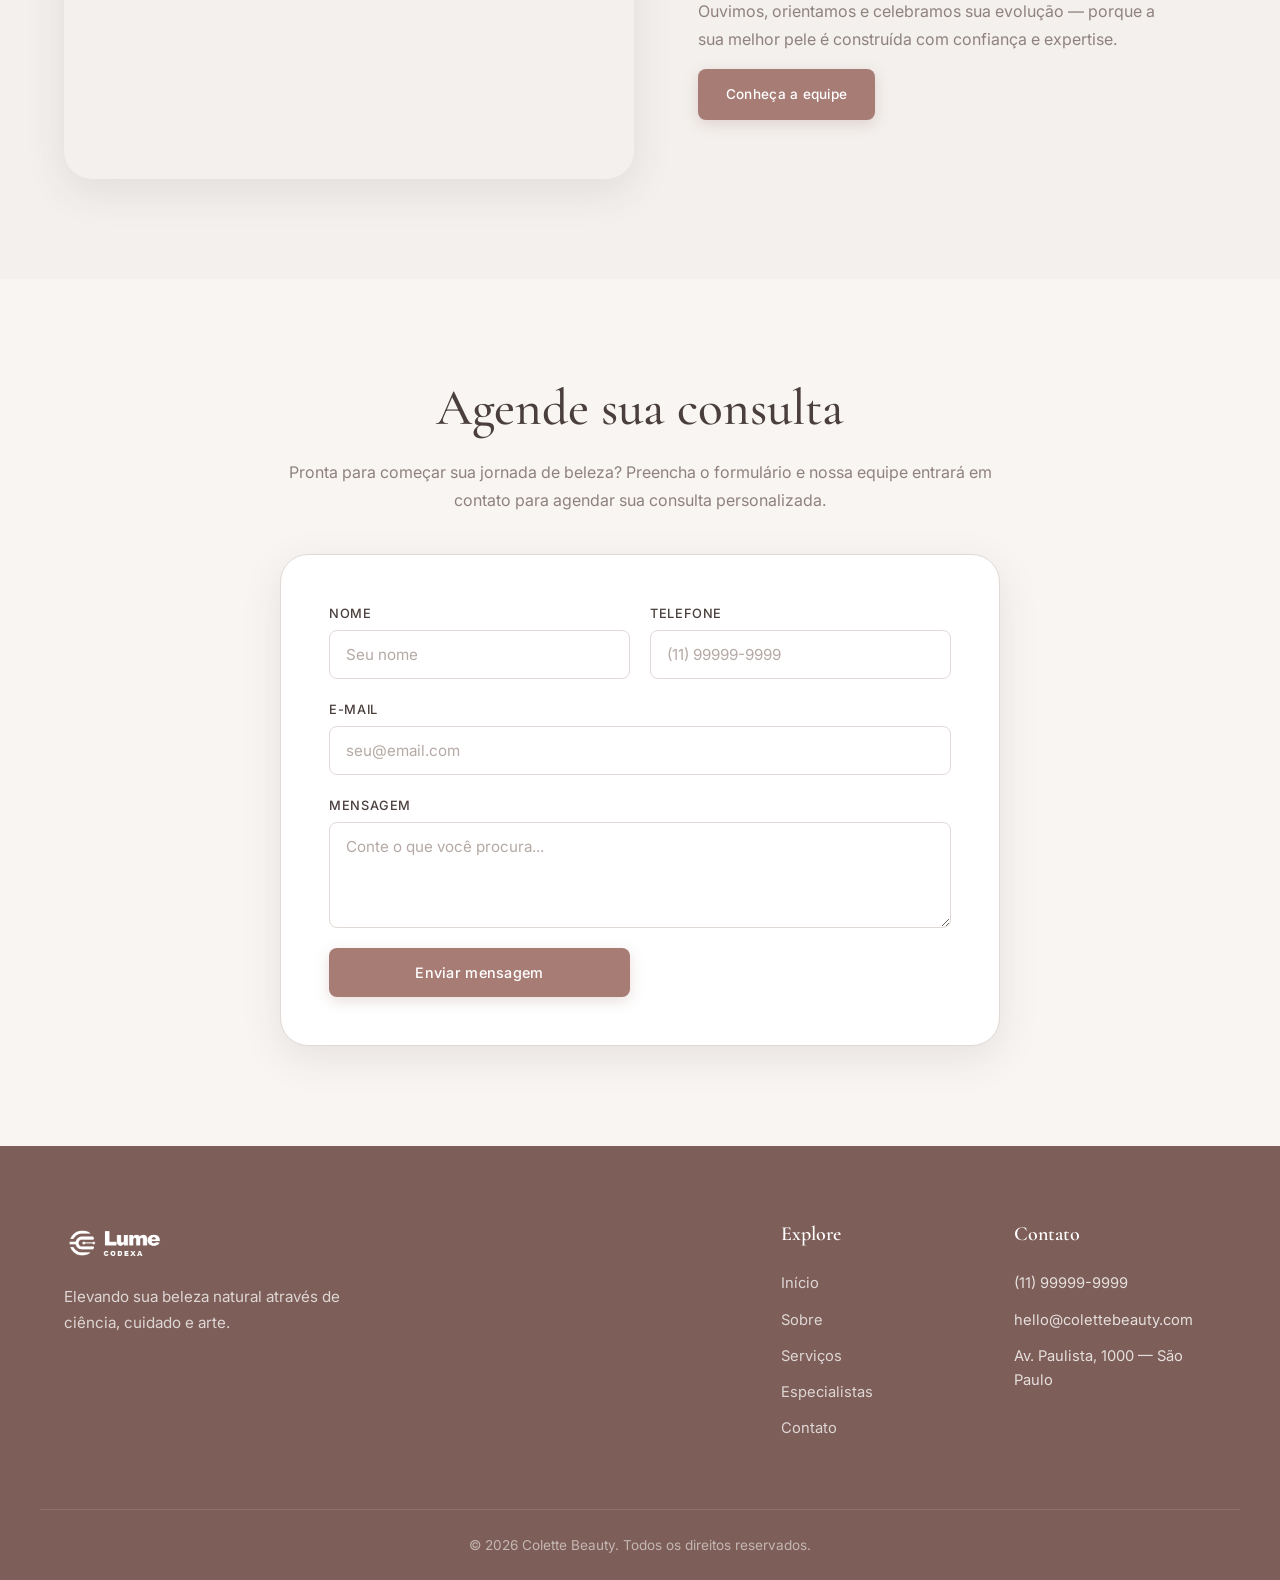
==== commit f0262dc5: "refactor: simplify template hero copy" ====
--- a/template-1/index.html
+++ b/template-1/index.html
@@ -41,12 +41,10 @@
         <section class="hero" id="home">
             <div class="container hero__container">
                 <div class="hero__content">
-                    <p class="hero__eyebrow">Estética com propósito</p>
-                    <h1 class="hero__title">Beleza que se sente.<br><em>Presença que permanece.</em></h1>
-                    <p class="hero__text">Protocolos personalizados, cuidado atento e resultados naturais em uma experiência feita para você.</p>
+                    <p class="hero__eyebrow">Clínica de estética</p>
+                    <h1 class="hero__title">Beleza que <em>permanece.</em></h1>
                     <div class="hero__actions">
                         <a href="#contact" class="btn btn--primary btn--lg">Agendar avaliação</a>
-                        <a href="#services" class="hero__link">Conhecer tratamentos <span aria-hidden="true">→</span></a>
                     </div>
                 </div>
             </div>
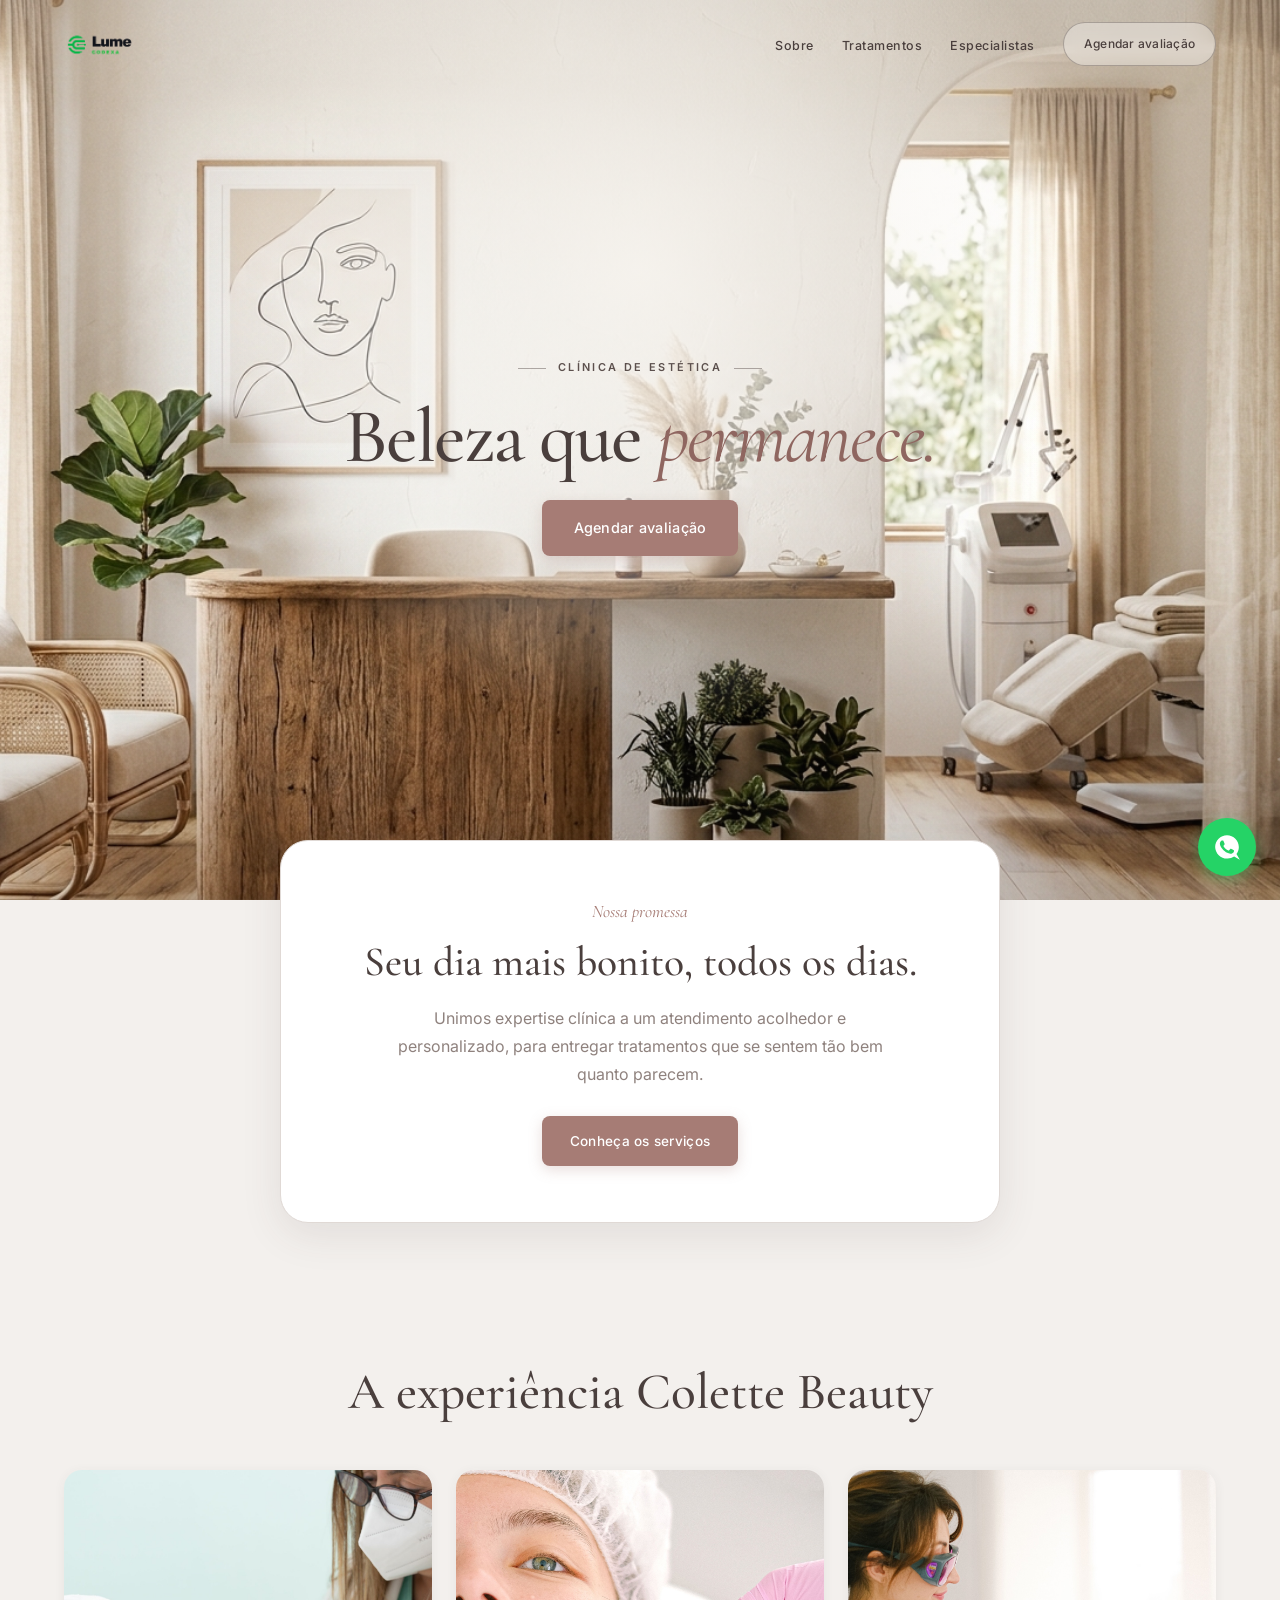
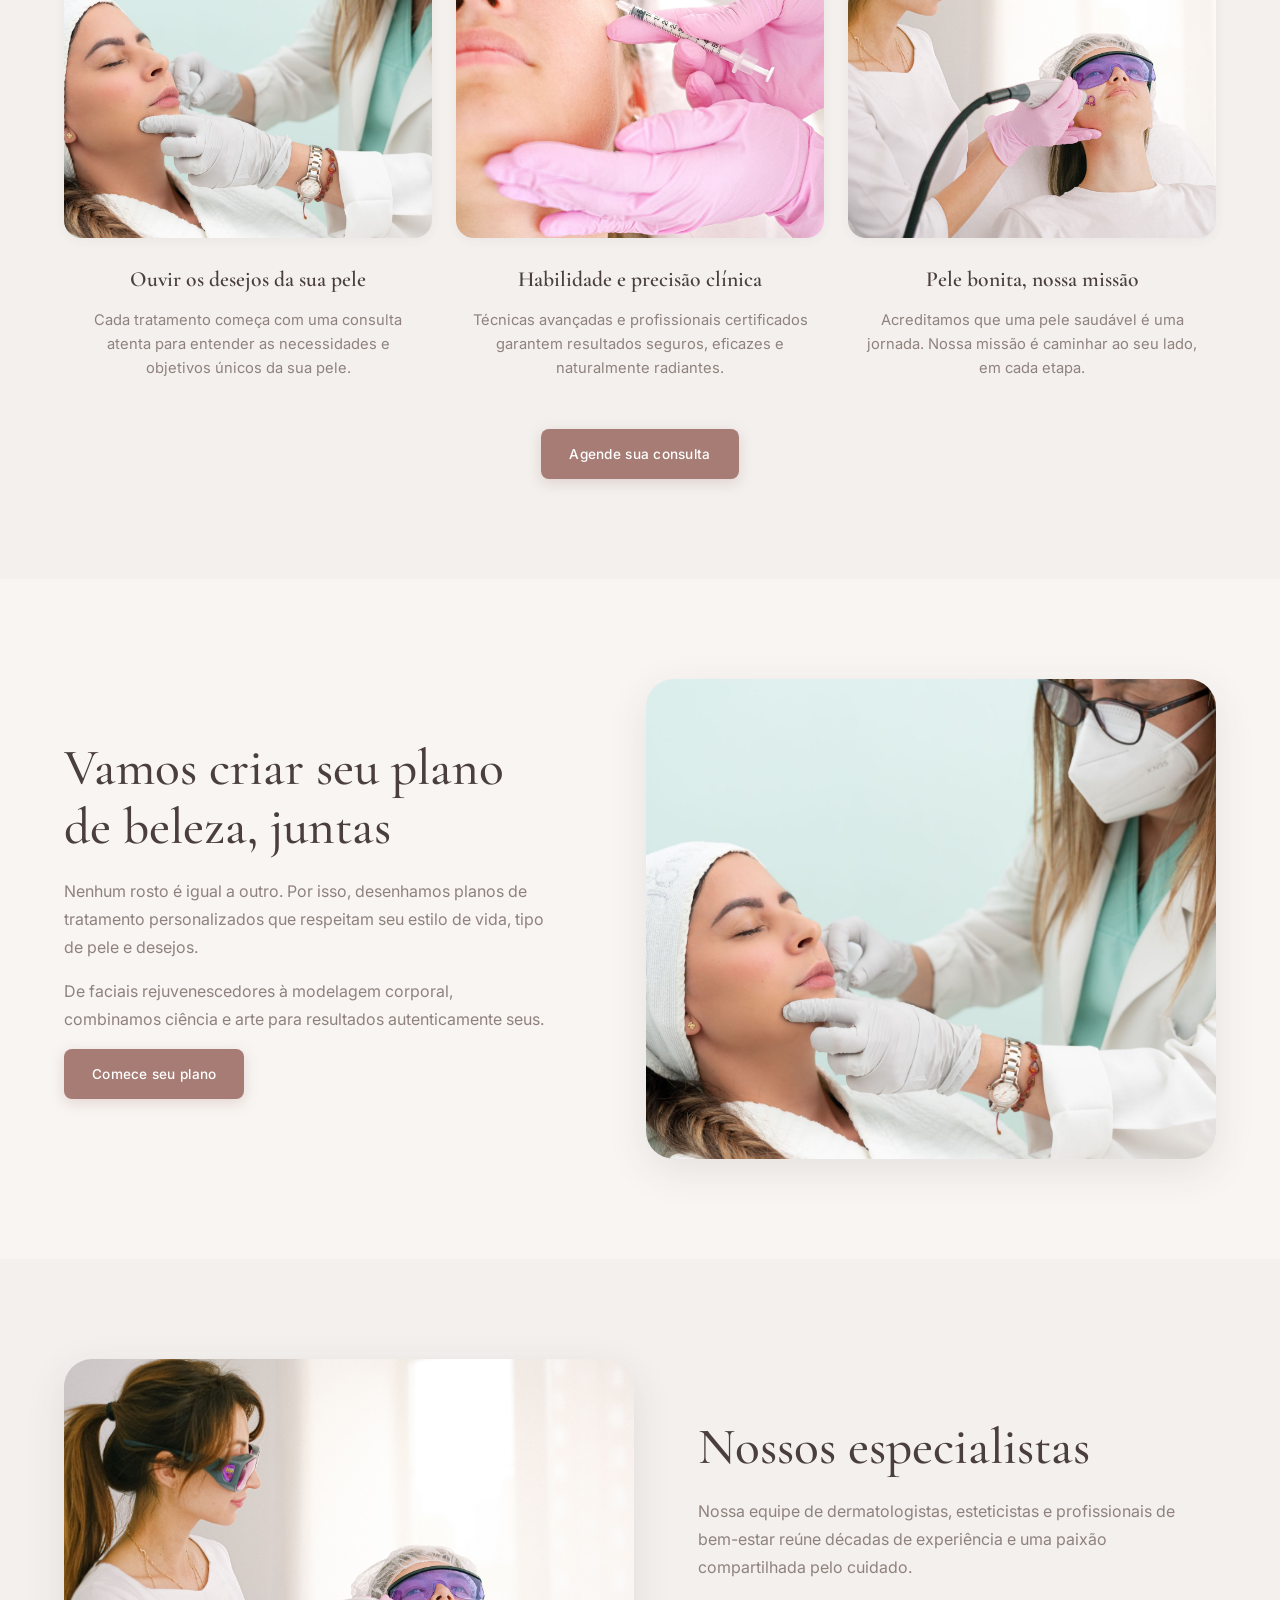
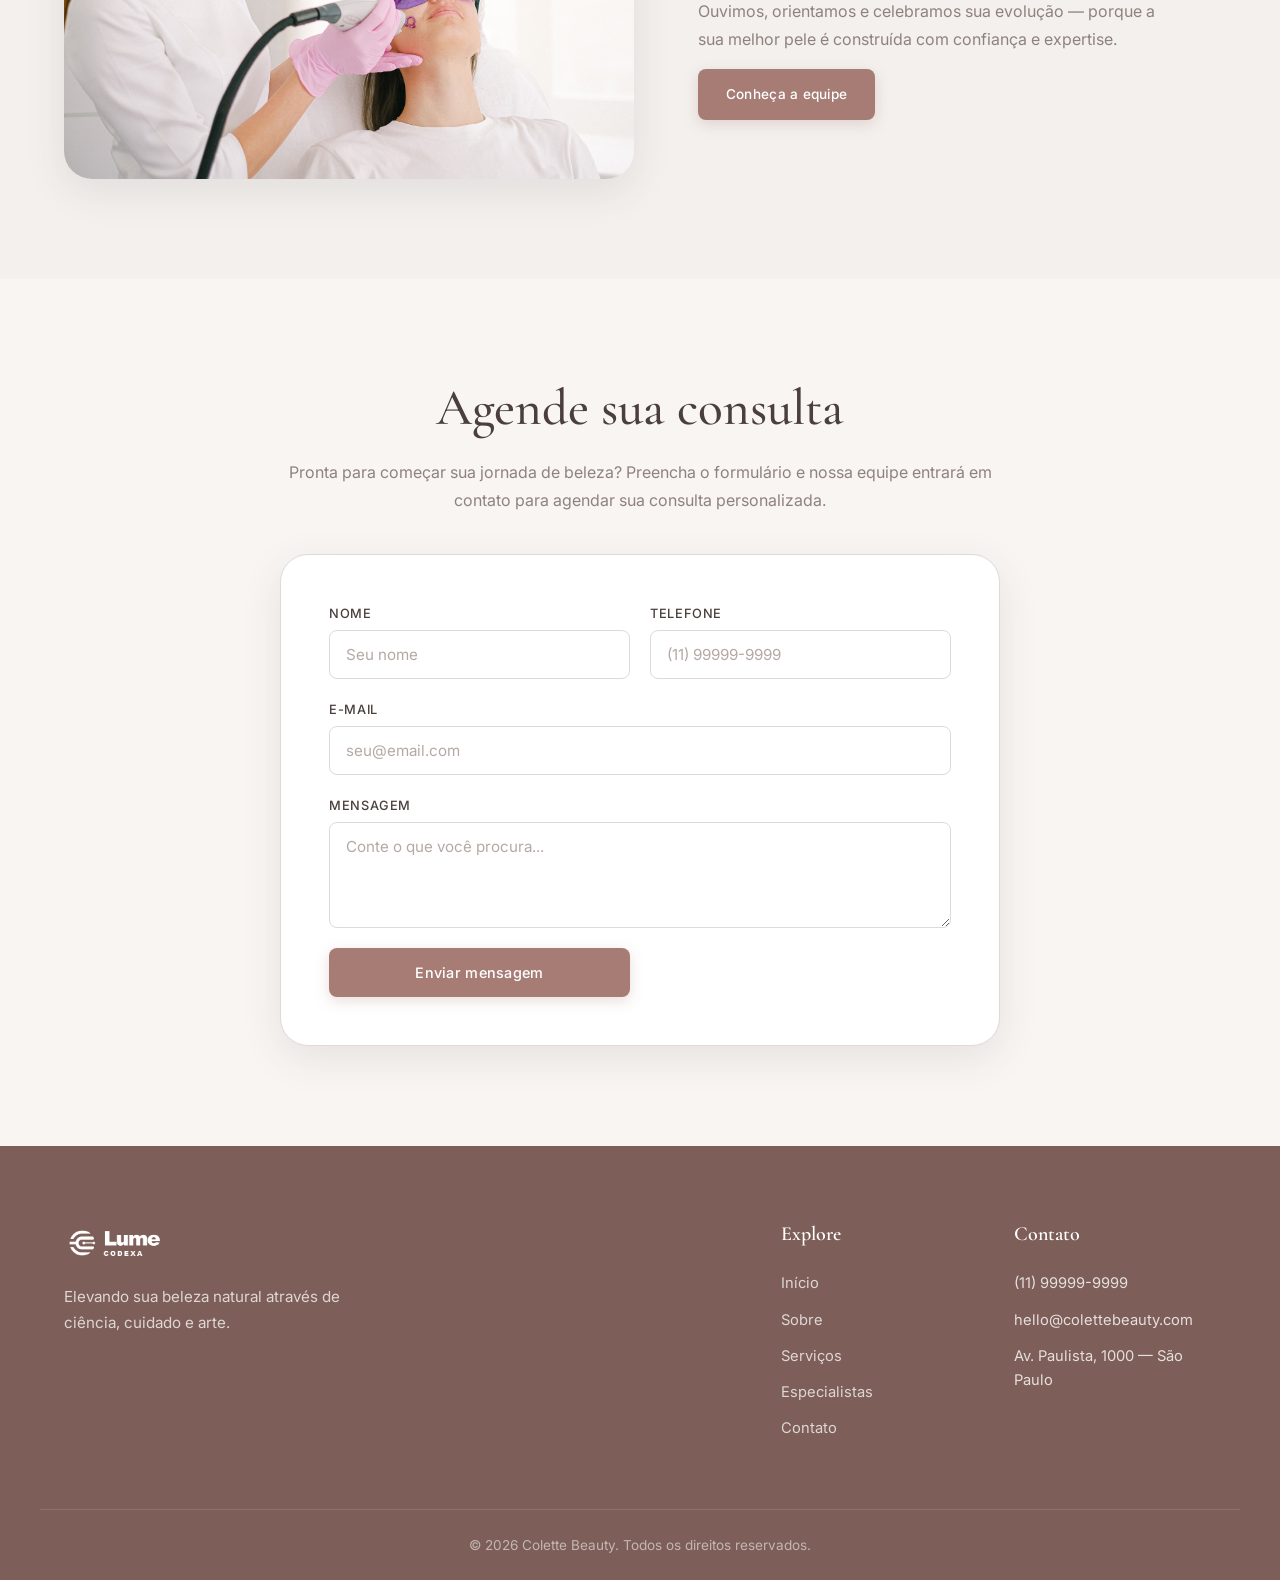
==== commit 84d10afc: "feat: use clinic imagery in template one" ====
--- a/template-1/index.html
+++ b/template-1/index.html
@@ -69,19 +69,19 @@
 
                 <div class="experience__grid">
                     <article class="experience-card">
-                        <div class="experience-card__image" role="img" aria-label="Profissional cuidando de cliente"></div>
+                        <div class="experience-card__image" role="img" aria-label="Profissional realizando avaliação facial em paciente"></div>
                         <h3 class="experience-card__title">Ouvir os desejos da sua pele</h3>
                         <p class="experience-card__text">Cada tratamento começa com uma consulta atenta para entender as necessidades e objetivos únicos da sua pele.</p>
                     </article>
 
                     <article class="experience-card">
-                        <div class="experience-card__image" role="img" aria-label="Tratamento facial de precisão"></div>
+                        <div class="experience-card__image" role="img" aria-label="Aplicação de procedimento estético facial"></div>
                         <h3 class="experience-card__title">Habilidade e precisão clínica</h3>
                         <p class="experience-card__text">Técnicas avançadas e profissionais certificados garantem resultados seguros, eficazes e naturalmente radiantes.</p>
                     </article>
 
                     <article class="experience-card">
-                        <div class="experience-card__image" role="img" aria-label="Rosto de mulher com pele saudável"></div>
+                        <div class="experience-card__image" role="img" aria-label="Profissional realizando tratamento facial com equipamento"></div>
                         <h3 class="experience-card__title">Pele bonita, nossa missão</h3>
                         <p class="experience-card__text">Acreditamos que uma pele saudável é uma jornada. Nossa missão é caminhar ao seu lado, em cada etapa.</p>
                     </article>
@@ -102,7 +102,7 @@
                     <a href="#contact" class="btn btn--primary">Comece seu plano</a>
                 </div>
                 <div class="plan__visual">
-                    <div class="plan__image" role="img" aria-label="Interior moderno e acolhedor da clínica"></div>
+                    <div class="plan__image" role="img" aria-label="Avaliação facial personalizada em clínica"></div>
                 </div>
             </div>
         </section>
@@ -110,7 +110,7 @@
         <section class="experts" id="experts">
             <div class="container experts__container">
                 <div class="experts__visual">
-                    <div class="experts__image" role="img" aria-label="Equipe de especialistas da Colette Beauty"></div>
+                    <div class="experts__image" role="img" aria-label="Especialista realizando tratamento facial com tecnologia"></div>
                 </div>
                 <div class="experts__content">
                     <h2 class="section__title">Nossos especialistas</h2>
--- a/css/style.css
+++ b/css/style.css
@@ -493,15 +493,18 @@
 }
 
 .experience-card:nth-child(1) .experience-card__image {
-    background-image: url('https://images.unsplash.com/photo-1570172619644-dfd03ed5d881?auto=format&fit=crop&w=600&q=80');
+    background-image: url('../images/clinic-consultation.jpg');
+    background-position: 46% center;
 }
 
 .experience-card:nth-child(2) .experience-card__image {
-    background-image: url('https://images.unsplash.com/photo-1512290923902-8a9f81dc236c?auto=format&fit=crop&w=600&q=80');
+    background-image: url('../images/clinic-injectable.jpg');
+    background-position: 52% center;
 }
 
 .experience-card:nth-child(3) .experience-card__image {
-    background-image: url('https://images.unsplash.com/photo-1596755389378-c31d21fd1273?auto=format&fit=crop&w=600&q=80');
+    background-image: url('../images/clinic-laser-treatment.jpg');
+    background-position: 45% center;
 }
 
 .experience-card__title {
@@ -551,9 +554,9 @@
     width: 100%;
     height: 480px;
     border-radius: var(--radius-lg);
-    background-image: url('https://images.unsplash.com/photo-1600334129128-685c2585bace?auto=format&fit=crop&w=900&q=80');
+    background-image: url('../images/clinic-consultation.jpg');
     background-size: cover;
-    background-position: center;
+    background-position: 48% center;
     box-shadow: var(--shadow-md);
 }
 
@@ -581,9 +584,9 @@
     width: 100%;
     height: 420px;
     border-radius: var(--radius-lg);
-    background-image: url('https://images.unsplash.com/photo-1559839734-2b71ea197ec2?auto=format&fit=crop&w=900&q=80');
+    background-image: url('../images/clinic-laser-treatment.jpg');
     background-size: cover;
-    background-position: center;
+    background-position: 42% center;
     box-shadow: var(--shadow-md);
 }
 
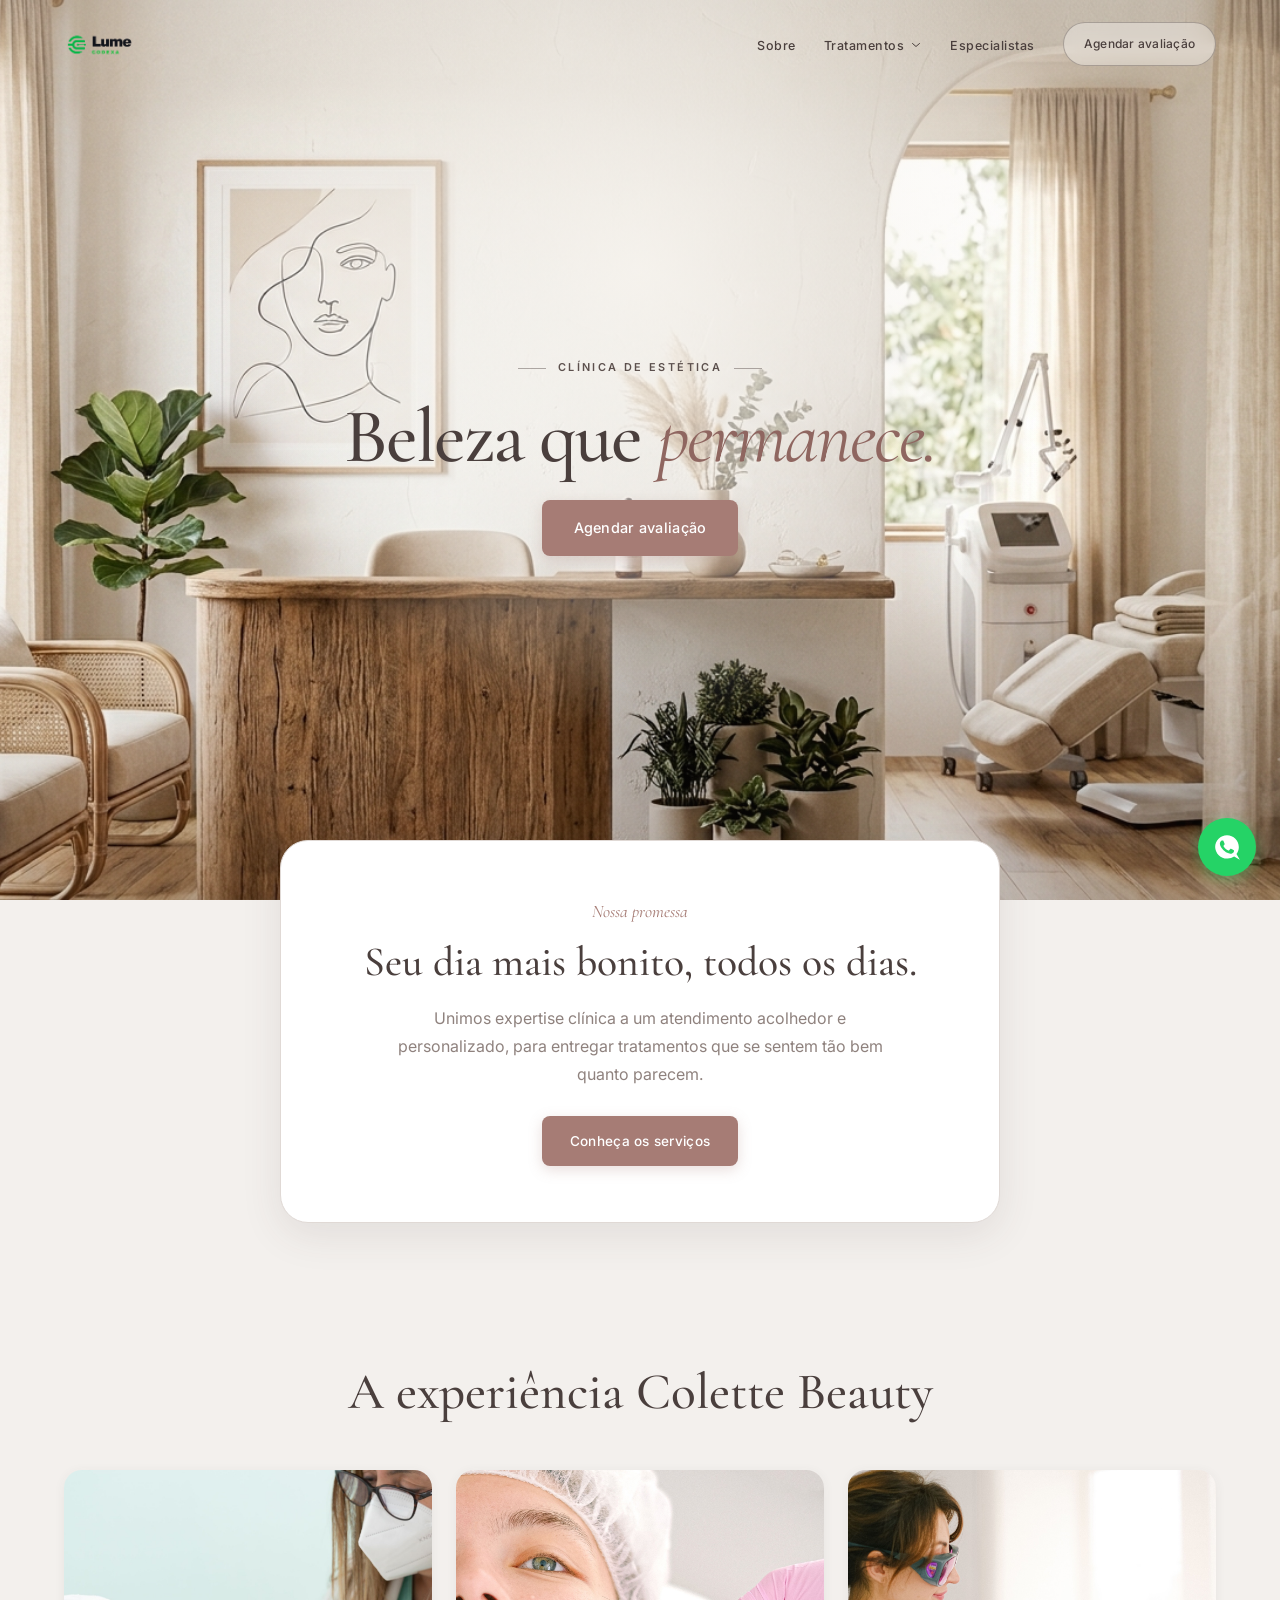
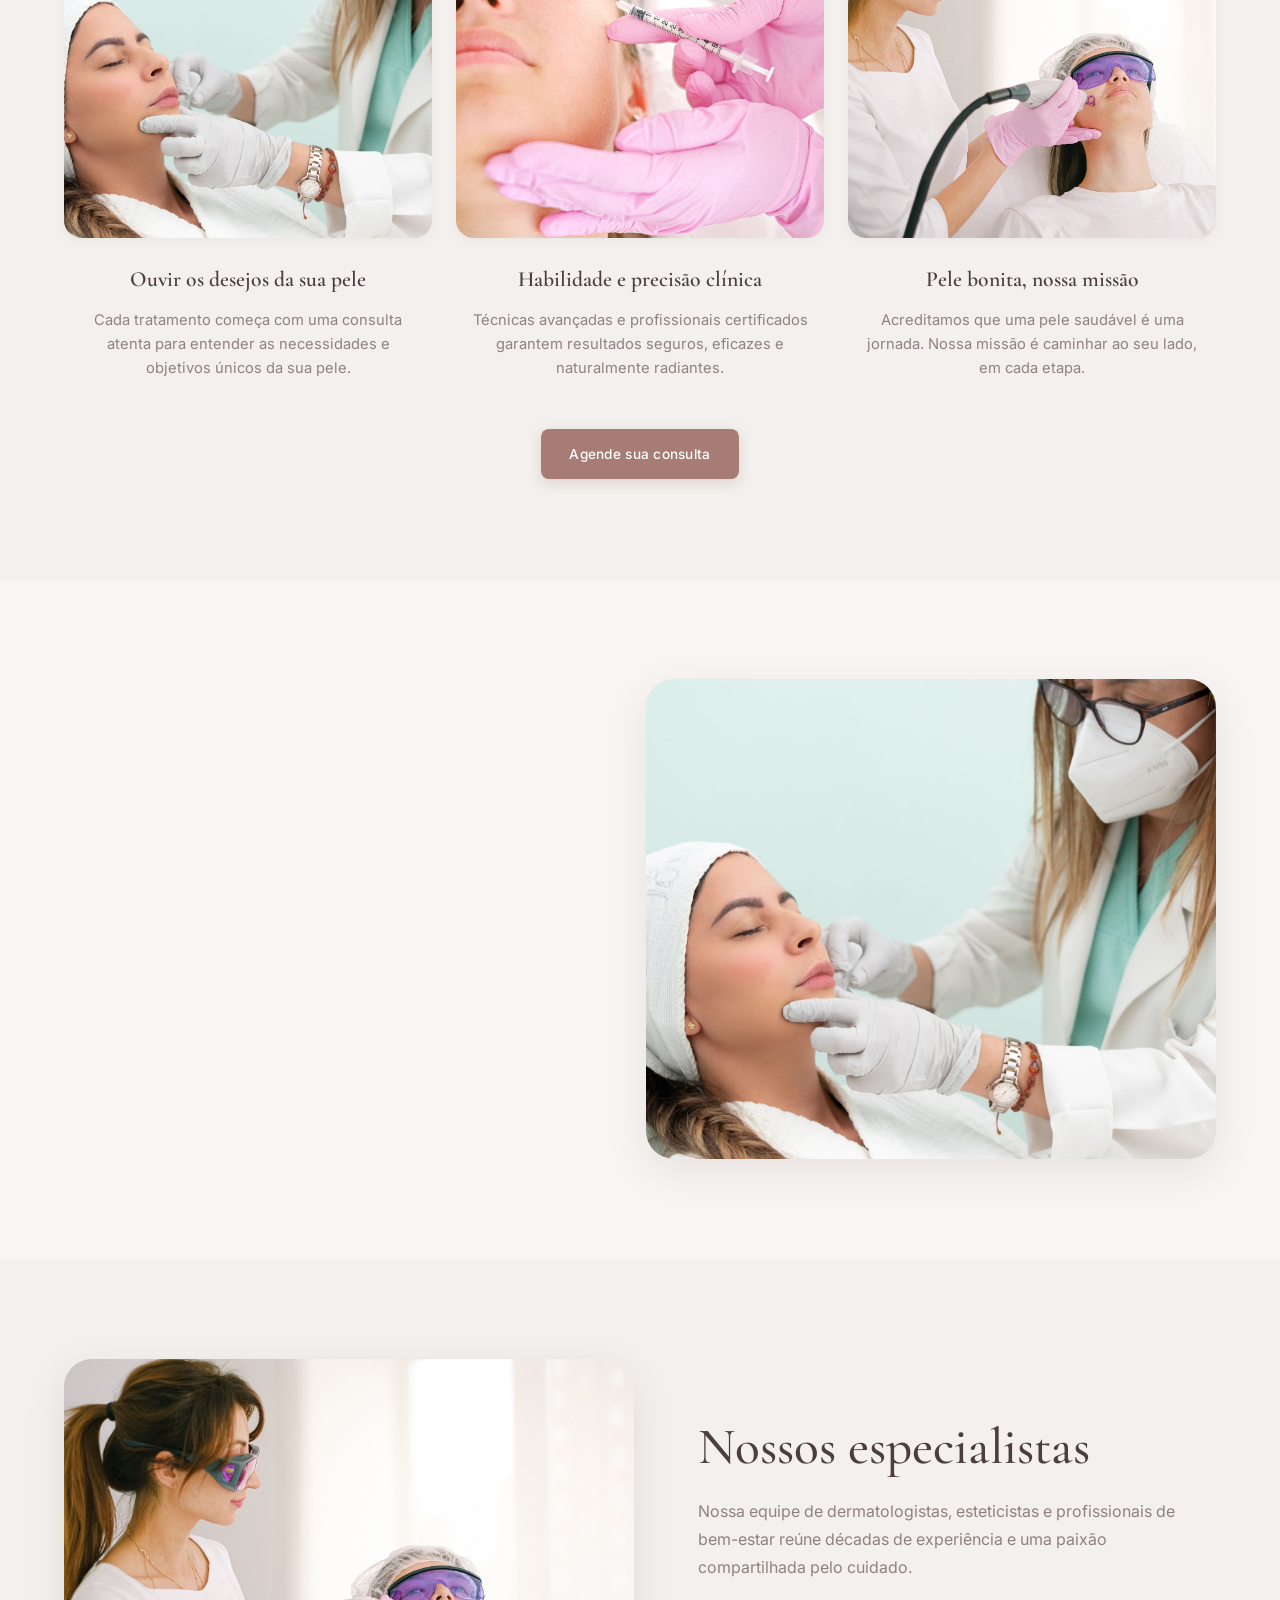
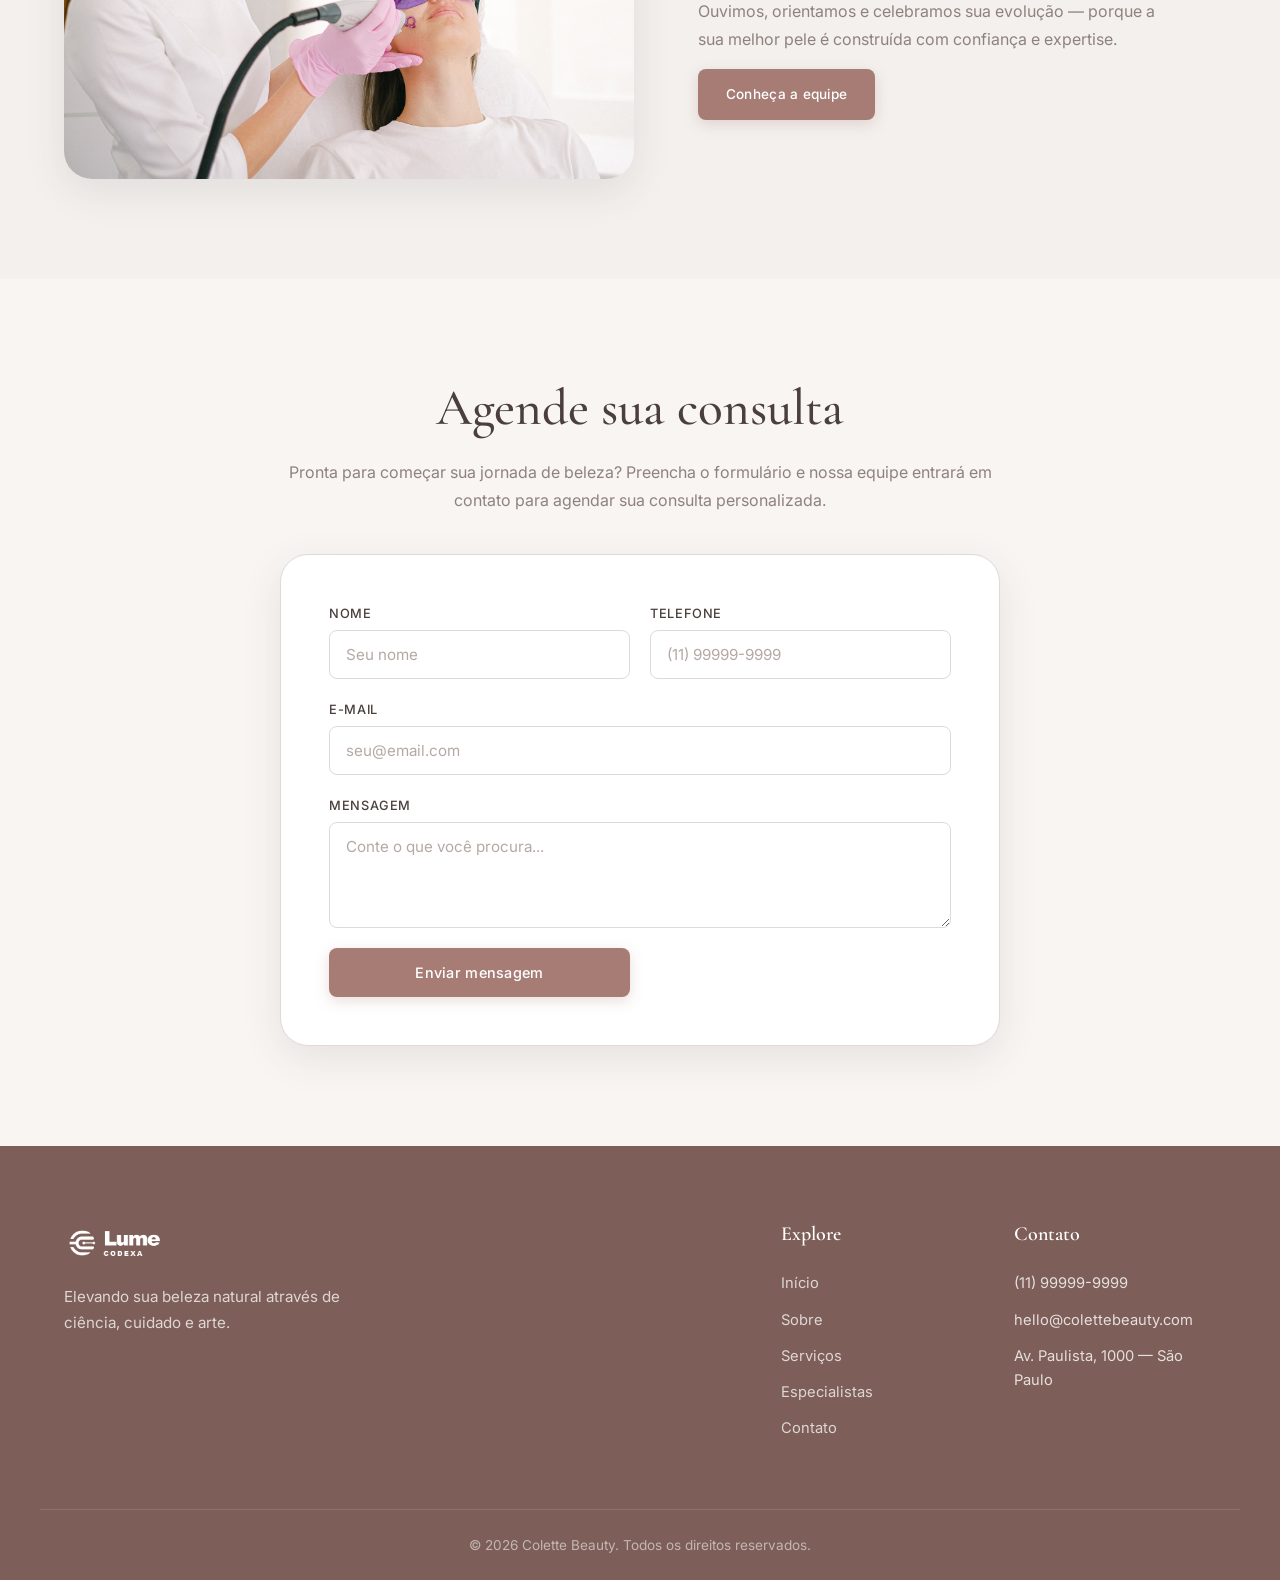
==== commit f578a1d9: "feat: add treatments dropdown to template nav" ====
--- a/template-1/index.html
+++ b/template-1/index.html
@@ -23,7 +23,19 @@
             <nav class="nav" id="nav" aria-label="Navegação principal">
                 <ul class="nav__list">
                     <li><a href="#about" class="nav__link">Sobre</a></li>
-                    <li><a href="#services" class="nav__link">Tratamentos</a></li>
+                    <li class="nav__item nav__item--dropdown">
+                        <button class="nav__link nav__dropdown-toggle" type="button" aria-expanded="false" aria-controls="treatmentsMenu">
+                            Tratamentos
+                            <svg class="nav__dropdown-icon" width="12" height="12" viewBox="0 0 12 12" aria-hidden="true">
+                                <path d="m2.5 4.5 3.5 3 3.5-3" fill="none" stroke="currentColor" stroke-linecap="round" stroke-linejoin="round"/>
+                            </svg>
+                        </button>
+                        <ul class="nav__submenu" id="treatmentsMenu" aria-label="Procedimentos">
+                            <li><a href="#services" class="nav__submenu-link">Botox</a></li>
+                            <li><a href="#services" class="nav__submenu-link">Preenchimento facial</a></li>
+                            <li><a href="#services" class="nav__submenu-link">Limpeza de pele</a></li>
+                        </ul>
+                    </li>
                     <li><a href="#experts" class="nav__link">Especialistas</a></li>
                 </ul>
                 <a href="#contact" class="btn nav__cta">Agendar avaliação</a>
--- a/css/style.css
+++ b/css/style.css
@@ -223,6 +223,10 @@
     gap: 28px;
 }
 
+.nav__item {
+    position: relative;
+}
+
 .nav__link {
     font-size: 0.78rem;
     font-weight: 500;
@@ -251,6 +255,93 @@
 
 .nav__link:hover::after {
     width: 100%;
+}
+
+.nav__dropdown-toggle {
+    display: inline-flex;
+    align-items: center;
+    gap: 6px;
+    appearance: none;
+    background: transparent;
+    border: 0;
+    cursor: pointer;
+    font-family: inherit;
+}
+
+.nav__dropdown-icon {
+    transition: transform var(--transition);
+}
+
+.nav__submenu {
+    position: absolute;
+    top: calc(100% + 14px);
+    left: 50%;
+    min-width: 210px;
+    padding: 8px;
+    background: rgba(248, 245, 242, 0.96);
+    border: 1px solid rgba(74, 63, 61, 0.12);
+    border-radius: 14px;
+    box-shadow: 0 18px 40px rgba(47, 39, 37, 0.14);
+    backdrop-filter: blur(16px);
+    opacity: 0;
+    visibility: hidden;
+    pointer-events: none;
+    transform: translate(-50%, -4px);
+    transition: opacity var(--transition), visibility var(--transition), transform var(--transition);
+}
+
+.nav__submenu::before {
+    content: '';
+    position: absolute;
+    right: 0;
+    bottom: 100%;
+    left: 0;
+    height: 14px;
+}
+
+.nav__item--dropdown:hover .nav__submenu,
+.nav__item--dropdown:focus-within .nav__submenu,
+.nav__item--dropdown.is-open .nav__submenu {
+    opacity: 1;
+    visibility: visible;
+    pointer-events: auto;
+    transform: translate(-50%, 0);
+}
+
+.nav__item--dropdown:hover .nav__dropdown-icon,
+.nav__item--dropdown:focus-within .nav__dropdown-icon,
+.nav__item--dropdown.is-open .nav__dropdown-icon {
+    transform: rotate(180deg);
+}
+
+.nav__item--dropdown.is-closed .nav__submenu {
+    opacity: 0;
+    visibility: hidden;
+    pointer-events: none;
+    transform: translate(-50%, -4px);
+}
+
+.nav__item--dropdown.is-closed .nav__dropdown-icon {
+    transform: rotate(0);
+}
+
+.nav__submenu-link {
+    display: block;
+    padding: 11px 12px;
+    color: var(--color-dark);
+    border-radius: 9px;
+    font-size: 0.78rem;
+    font-weight: 500;
+    letter-spacing: 0.01em;
+    white-space: nowrap;
+    transition: color var(--transition), background-color var(--transition), transform var(--transition);
+}
+
+.nav__submenu-link:hover,
+.nav__submenu-link:focus-visible {
+    color: var(--color-primary);
+    background: rgba(255, 255, 255, 0.7);
+    transform: translateX(2px);
 }
 
 .nav__cta {
@@ -871,6 +962,10 @@
         gap: 4px;
     }
 
+    .nav__item--dropdown {
+        width: 100%;
+    }
+
     .nav__link {
         display: flex;
         align-items: center;
@@ -881,6 +976,49 @@
         letter-spacing: 0;
     }
 
+    .nav__dropdown-toggle {
+        width: 100%;
+        justify-content: space-between;
+    }
+
+    .nav__submenu {
+        position: static;
+        min-width: 0;
+        max-height: 0;
+        margin: 0;
+        padding: 0 0 0 14px;
+        overflow: hidden;
+        background: transparent;
+        border: 0;
+        border-radius: 0;
+        box-shadow: none;
+        backdrop-filter: none;
+        opacity: 0;
+        visibility: hidden;
+        transform: none;
+        transition: max-height var(--transition), opacity var(--transition), visibility var(--transition), padding var(--transition);
+    }
+
+    .nav__item--dropdown.is-open .nav__submenu {
+        max-height: 180px;
+        padding: 4px 0 10px 14px;
+        opacity: 1;
+        visibility: visible;
+        transform: none;
+    }
+
+    .nav__item--dropdown.is-closed .nav__submenu {
+        max-height: 0;
+        padding: 0 0 0 14px;
+        transform: none;
+    }
+
+    .nav__submenu-link {
+        min-height: 42px;
+        padding: 10px 12px;
+        font-size: 0.88rem;
+    }
+
     .nav__cta {
         display: inline-flex;
         min-height: 46px;
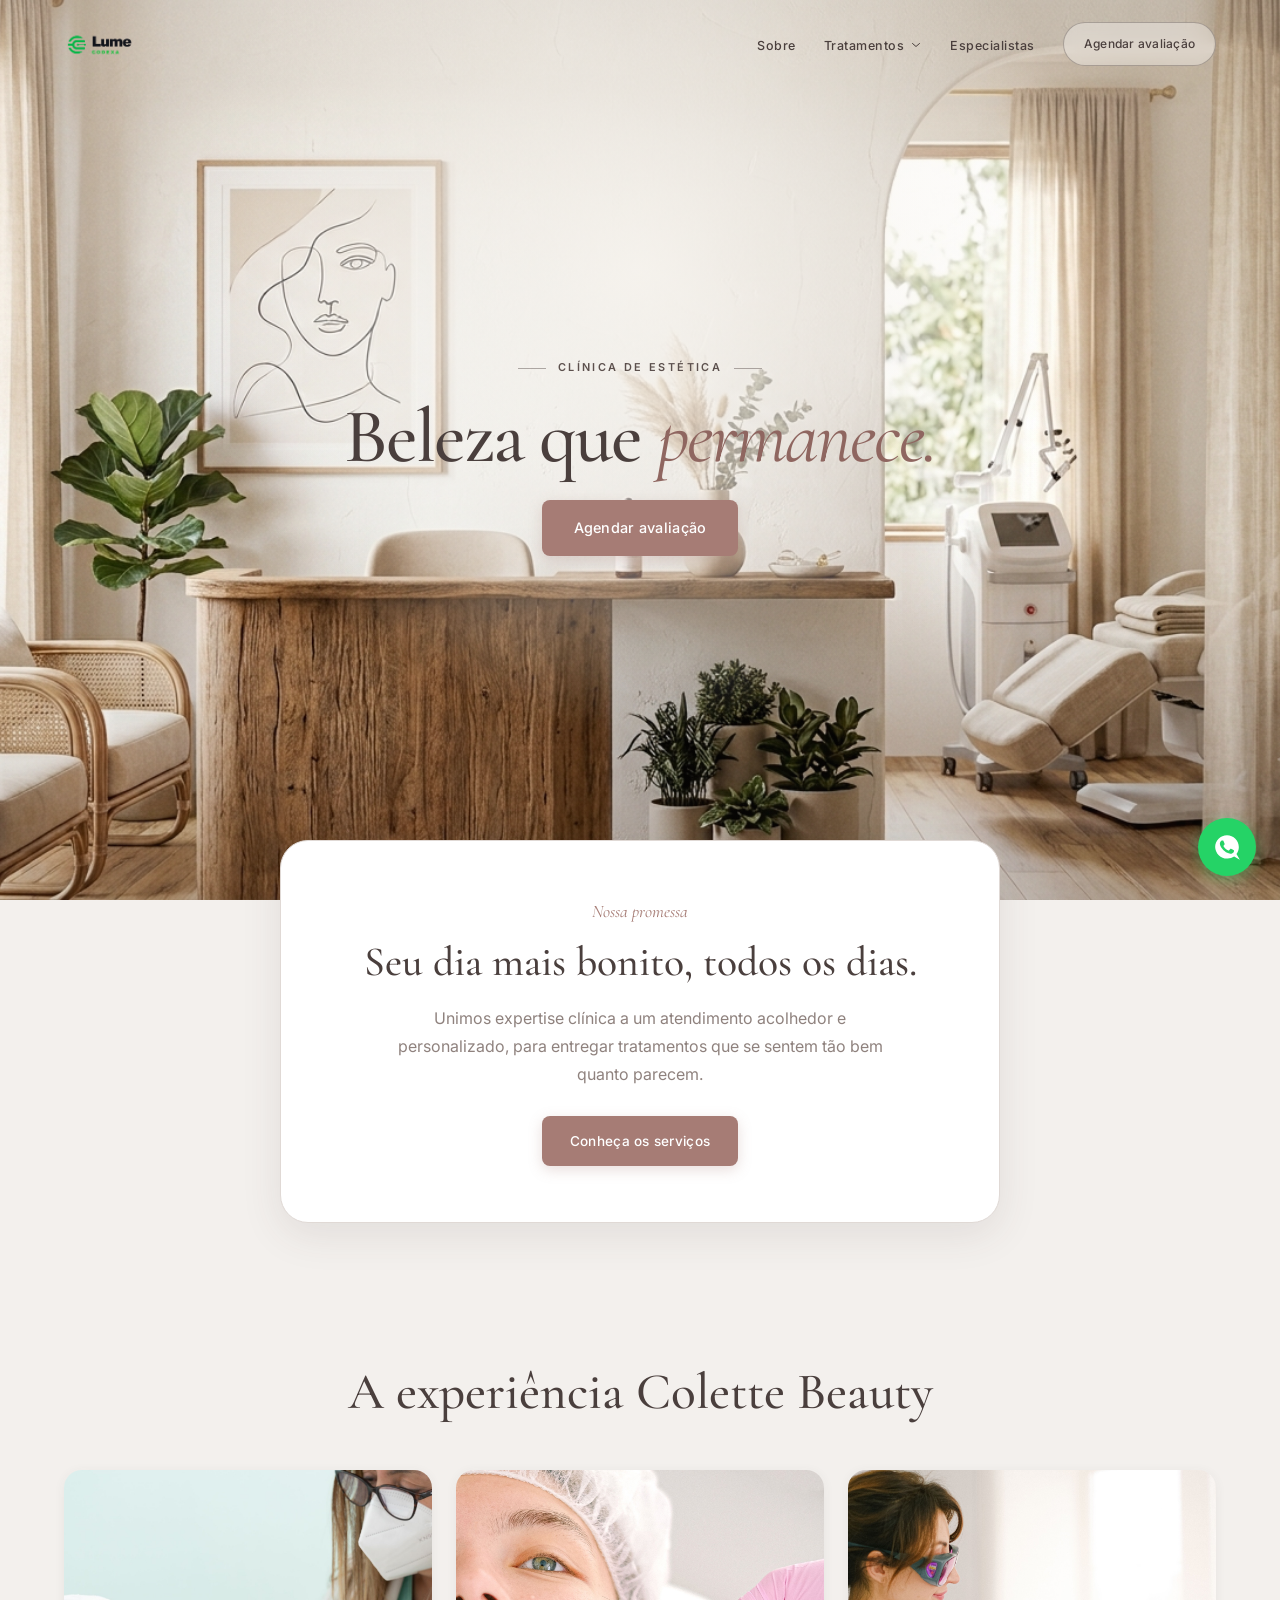
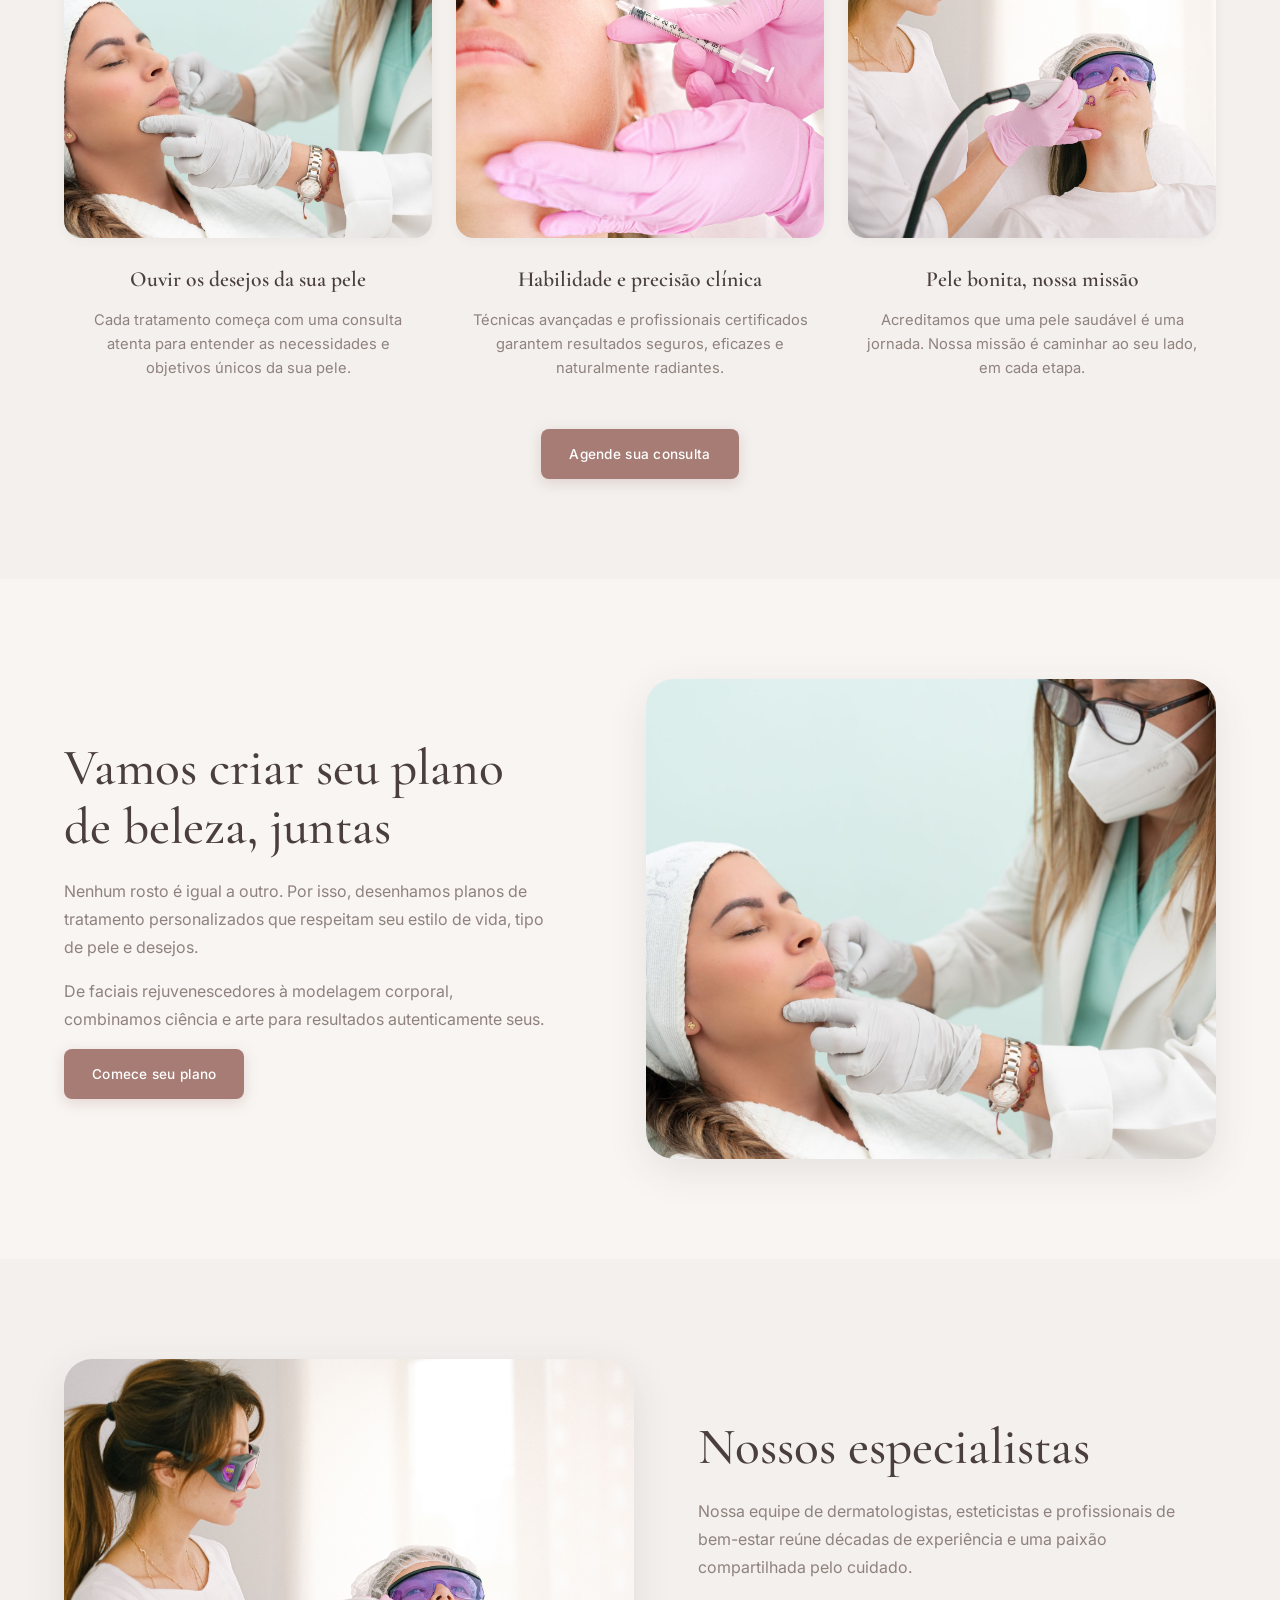
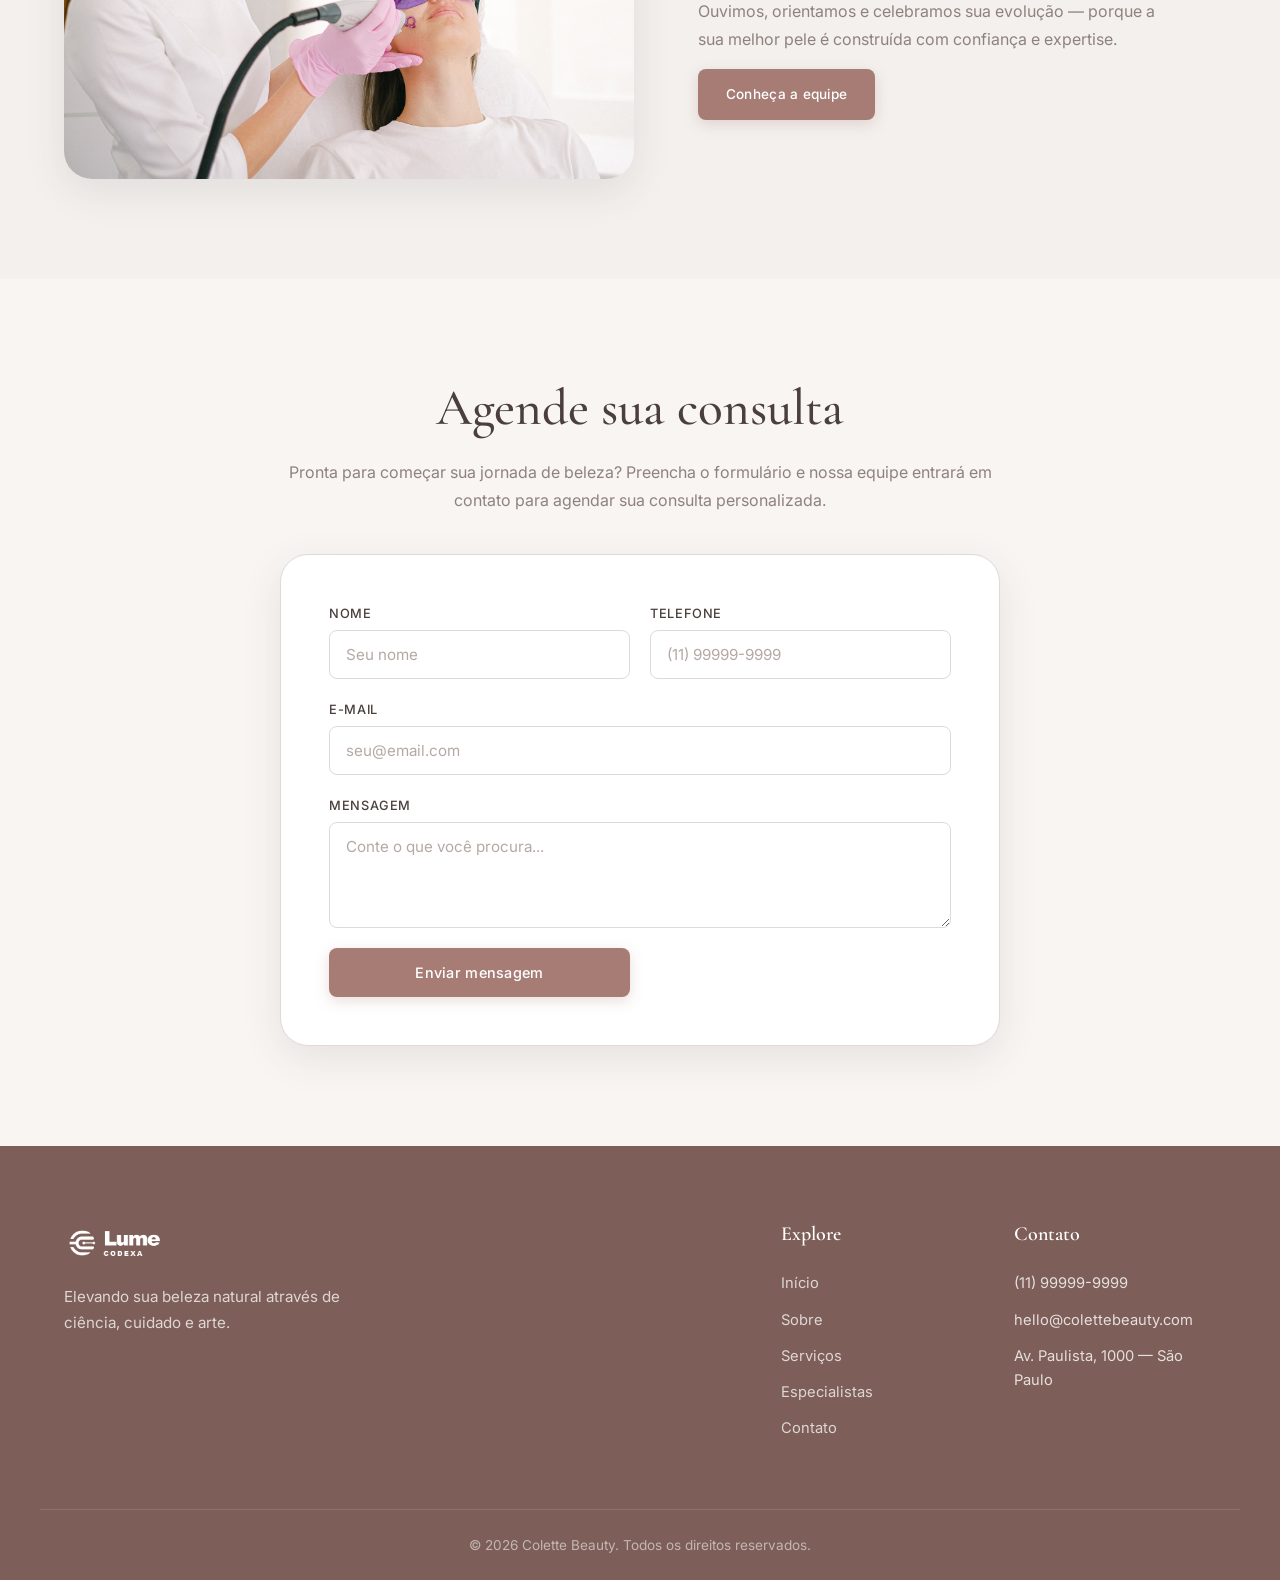
==== commit 9dde7f3b: "feat: add treatment overview pages" ====
--- a/template-1/index.html
+++ b/template-1/index.html
@@ -24,16 +24,16 @@
                 <ul class="nav__list">
                     <li><a href="#about" class="nav__link">Sobre</a></li>
                     <li class="nav__item nav__item--dropdown">
-                        <button class="nav__link nav__dropdown-toggle" type="button" aria-expanded="false" aria-controls="treatmentsMenu">
+                        <button class="nav__link nav__dropdown-toggle" type="button" aria-haspopup="true" aria-expanded="false" aria-controls="treatmentsMenu">
                             Tratamentos
                             <svg class="nav__dropdown-icon" width="12" height="12" viewBox="0 0 12 12" aria-hidden="true">
                                 <path d="m2.5 4.5 3.5 3 3.5-3" fill="none" stroke="currentColor" stroke-linecap="round" stroke-linejoin="round"/>
                             </svg>
                         </button>
                         <ul class="nav__submenu" id="treatmentsMenu" aria-label="Procedimentos">
-                            <li><a href="#services" class="nav__submenu-link">Botox</a></li>
-                            <li><a href="#services" class="nav__submenu-link">Preenchimento facial</a></li>
-                            <li><a href="#services" class="nav__submenu-link">Limpeza de pele</a></li>
+                            <li><a href="procedimentos/botox.html" class="nav__submenu-link">Botox</a></li>
+                            <li><a href="procedimentos/preenchimento-facial.html" class="nav__submenu-link">Preenchimento facial</a></li>
+                            <li><a href="procedimentos/limpeza-de-pele.html" class="nav__submenu-link">Limpeza de pele</a></li>
                         </ul>
                     </li>
                     <li><a href="#experts" class="nav__link">Especialistas</a></li>
--- a/css/style.css
+++ b/css/style.css
@@ -338,7 +338,8 @@
 }
 
 .nav__submenu-link:hover,
-.nav__submenu-link:focus-visible {
+.nav__submenu-link:focus-visible,
+.nav__submenu-link[aria-current="page"] {
     color: var(--color-primary);
     background: rgba(255, 255, 255, 0.7);
     transform: translateX(2px);
@@ -883,6 +884,256 @@
 .whatsapp:hover {
     transform: scale(1.06) translateY(-2px);
     box-shadow: 0 6px 20px rgba(37, 211, 102, 0.45);
+}
+
+/* ==========================================
+   Procedure overview pages
+   ========================================== */
+
+.procedure-page {
+    background: var(--color-cream);
+}
+
+.procedure-page .header {
+    background-color: rgba(248, 245, 242, 0.9);
+    border-bottom-color: rgba(74, 63, 61, 0.1);
+    backdrop-filter: blur(16px);
+}
+
+.procedure-hero {
+    padding: 160px 0 88px;
+    background:
+        radial-gradient(circle at 82% 20%, rgba(166, 124, 117, 0.15), transparent 30%),
+        linear-gradient(145deg, #f8f5f2 0%, #eee7e2 100%);
+}
+
+.procedure-hero__container {
+    display: grid;
+    grid-template-columns: minmax(0, 1.35fr) minmax(280px, 0.65fr);
+    gap: clamp(48px, 8vw, 112px);
+    align-items: end;
+}
+
+.procedure-breadcrumb {
+    display: flex;
+    align-items: center;
+    gap: 9px;
+    margin-bottom: 28px;
+    color: var(--color-text-light);
+    font-size: 0.72rem;
+    font-weight: 500;
+    letter-spacing: 0.08em;
+    text-transform: uppercase;
+}
+
+.procedure-breadcrumb a:hover {
+    color: var(--color-primary-dark);
+}
+
+.procedure-hero__eyebrow {
+    margin-bottom: 14px;
+    color: var(--color-primary-dark);
+    font-size: 0.72rem;
+    font-weight: 600;
+    letter-spacing: 0.15em;
+    text-transform: uppercase;
+}
+
+.procedure-hero__title {
+    max-width: 760px;
+    margin-bottom: 22px;
+    color: var(--color-dark);
+    font-family: var(--font-title);
+    font-size: clamp(3.3rem, 8vw, 6.8rem);
+    font-weight: 500;
+    line-height: 0.9;
+    letter-spacing: -0.035em;
+}
+
+.procedure-hero__text {
+    max-width: 650px;
+    color: var(--color-text);
+    font-size: clamp(1rem, 1.6vw, 1.15rem);
+    line-height: 1.75;
+}
+
+.procedure-summary {
+    padding: 28px;
+    background: rgba(255, 255, 255, 0.62);
+    border: 1px solid rgba(74, 63, 61, 0.1);
+    border-radius: var(--radius-md);
+    box-shadow: var(--shadow-sm);
+}
+
+.procedure-summary__label {
+    display: block;
+    margin-bottom: 18px;
+    color: var(--color-primary-dark);
+    font-size: 0.7rem;
+    font-weight: 600;
+    letter-spacing: 0.12em;
+    text-transform: uppercase;
+}
+
+.procedure-summary p {
+    color: var(--color-dark-soft);
+    font-family: var(--font-title);
+    font-size: 1.5rem;
+    line-height: 1.25;
+}
+
+.procedure-overview {
+    padding: 96px 0;
+}
+
+.procedure-overview__grid {
+    display: grid;
+    grid-template-columns: minmax(0, 1.2fr) minmax(280px, 0.8fr);
+    gap: clamp(48px, 8vw, 112px);
+    align-items: start;
+}
+
+.procedure-kicker {
+    margin-bottom: 12px;
+    color: var(--color-primary-dark);
+    font-size: 0.72rem;
+    font-weight: 600;
+    letter-spacing: 0.13em;
+    text-transform: uppercase;
+}
+
+.procedure-overview__content p {
+    max-width: 670px;
+    margin-bottom: 18px;
+    color: var(--color-text);
+    line-height: 1.8;
+}
+
+.procedure-overview__facts {
+    display: grid;
+    gap: 1px;
+    overflow: hidden;
+    background: var(--color-border);
+    border: 1px solid var(--color-border);
+    border-radius: var(--radius-md);
+}
+
+.procedure-fact {
+    padding: 24px;
+    background: var(--color-white);
+}
+
+.procedure-fact dt {
+    margin-bottom: 5px;
+    color: var(--color-text-light);
+    font-size: 0.68rem;
+    font-weight: 600;
+    letter-spacing: 0.1em;
+    text-transform: uppercase;
+}
+
+.procedure-fact dd {
+    color: var(--color-dark);
+    font-size: 0.93rem;
+    line-height: 1.55;
+}
+
+.procedure-journey {
+    padding: 92px 0;
+    background: var(--color-bg);
+}
+
+.procedure-journey__header {
+    max-width: 620px;
+    margin-bottom: 42px;
+}
+
+.procedure-journey__grid {
+    display: grid;
+    grid-template-columns: repeat(3, 1fr);
+    gap: 18px;
+}
+
+.procedure-card {
+    min-height: 230px;
+    padding: 30px;
+    background: rgba(255, 255, 255, 0.72);
+    border: 1px solid rgba(74, 63, 61, 0.08);
+    border-radius: var(--radius-md);
+}
+
+.procedure-card__number {
+    display: block;
+    margin-bottom: 38px;
+    color: var(--color-primary-dark);
+    font-family: var(--font-title);
+    font-size: 1.15rem;
+}
+
+.procedure-card h3 {
+    margin-bottom: 10px;
+    color: var(--color-dark);
+    font-family: var(--font-title);
+    font-size: 1.45rem;
+    font-weight: 500;
+}
+
+.procedure-card p {
+    color: var(--color-text-light);
+    font-size: 0.9rem;
+    line-height: 1.7;
+}
+
+.procedure-safety {
+    padding: 88px 0;
+}
+
+.procedure-safety__box {
+    display: flex;
+    align-items: center;
+    justify-content: space-between;
+    gap: 40px;
+    padding: clamp(34px, 6vw, 64px);
+    color: var(--color-white);
+    background: var(--color-dark);
+    border-radius: var(--radius-lg);
+}
+
+.procedure-safety__content {
+    max-width: 680px;
+}
+
+.procedure-safety__box h2 {
+    margin-bottom: 12px;
+    font-family: var(--font-title);
+    font-size: clamp(2rem, 4vw, 3rem);
+    font-weight: 500;
+    line-height: 1.1;
+}
+
+.procedure-safety__box p {
+    color: rgba(255, 255, 255, 0.72);
+    line-height: 1.7;
+}
+
+.procedure-safety__box .btn {
+    flex-shrink: 0;
+    color: var(--color-dark);
+    background: var(--color-white);
+}
+
+.procedure-disclaimer {
+    margin-top: 18px;
+    color: var(--color-text-light);
+    font-size: 0.76rem;
+    line-height: 1.6;
+}
+
+.procedure-disclaimer a {
+    color: var(--color-primary-dark);
+    text-decoration: underline;
+    text-decoration-thickness: 1px;
+    text-underline-offset: 3px;
 }
 
 /* ==========================================
@@ -1032,6 +1283,47 @@
         display: flex;
     }
 
+    .procedure-hero {
+        padding: 124px 0 64px;
+    }
+
+    .procedure-hero__container,
+    .procedure-overview__grid {
+        grid-template-columns: 1fr;
+        gap: 38px;
+    }
+
+    .procedure-hero__title {
+        font-size: clamp(3.2rem, 16vw, 5rem);
+    }
+
+    .procedure-summary {
+        max-width: 520px;
+    }
+
+    .procedure-overview,
+    .procedure-journey,
+    .procedure-safety {
+        padding: 68px 0;
+    }
+
+    .procedure-journey__grid {
+        grid-template-columns: 1fr;
+    }
+
+    .procedure-card {
+        min-height: 0;
+    }
+
+    .procedure-card__number {
+        margin-bottom: 24px;
+    }
+
+    .procedure-safety__box {
+        align-items: flex-start;
+        flex-direction: column;
+    }
+
     .hero {
         min-height: 100svh;
         padding: 118px 0 72px;
